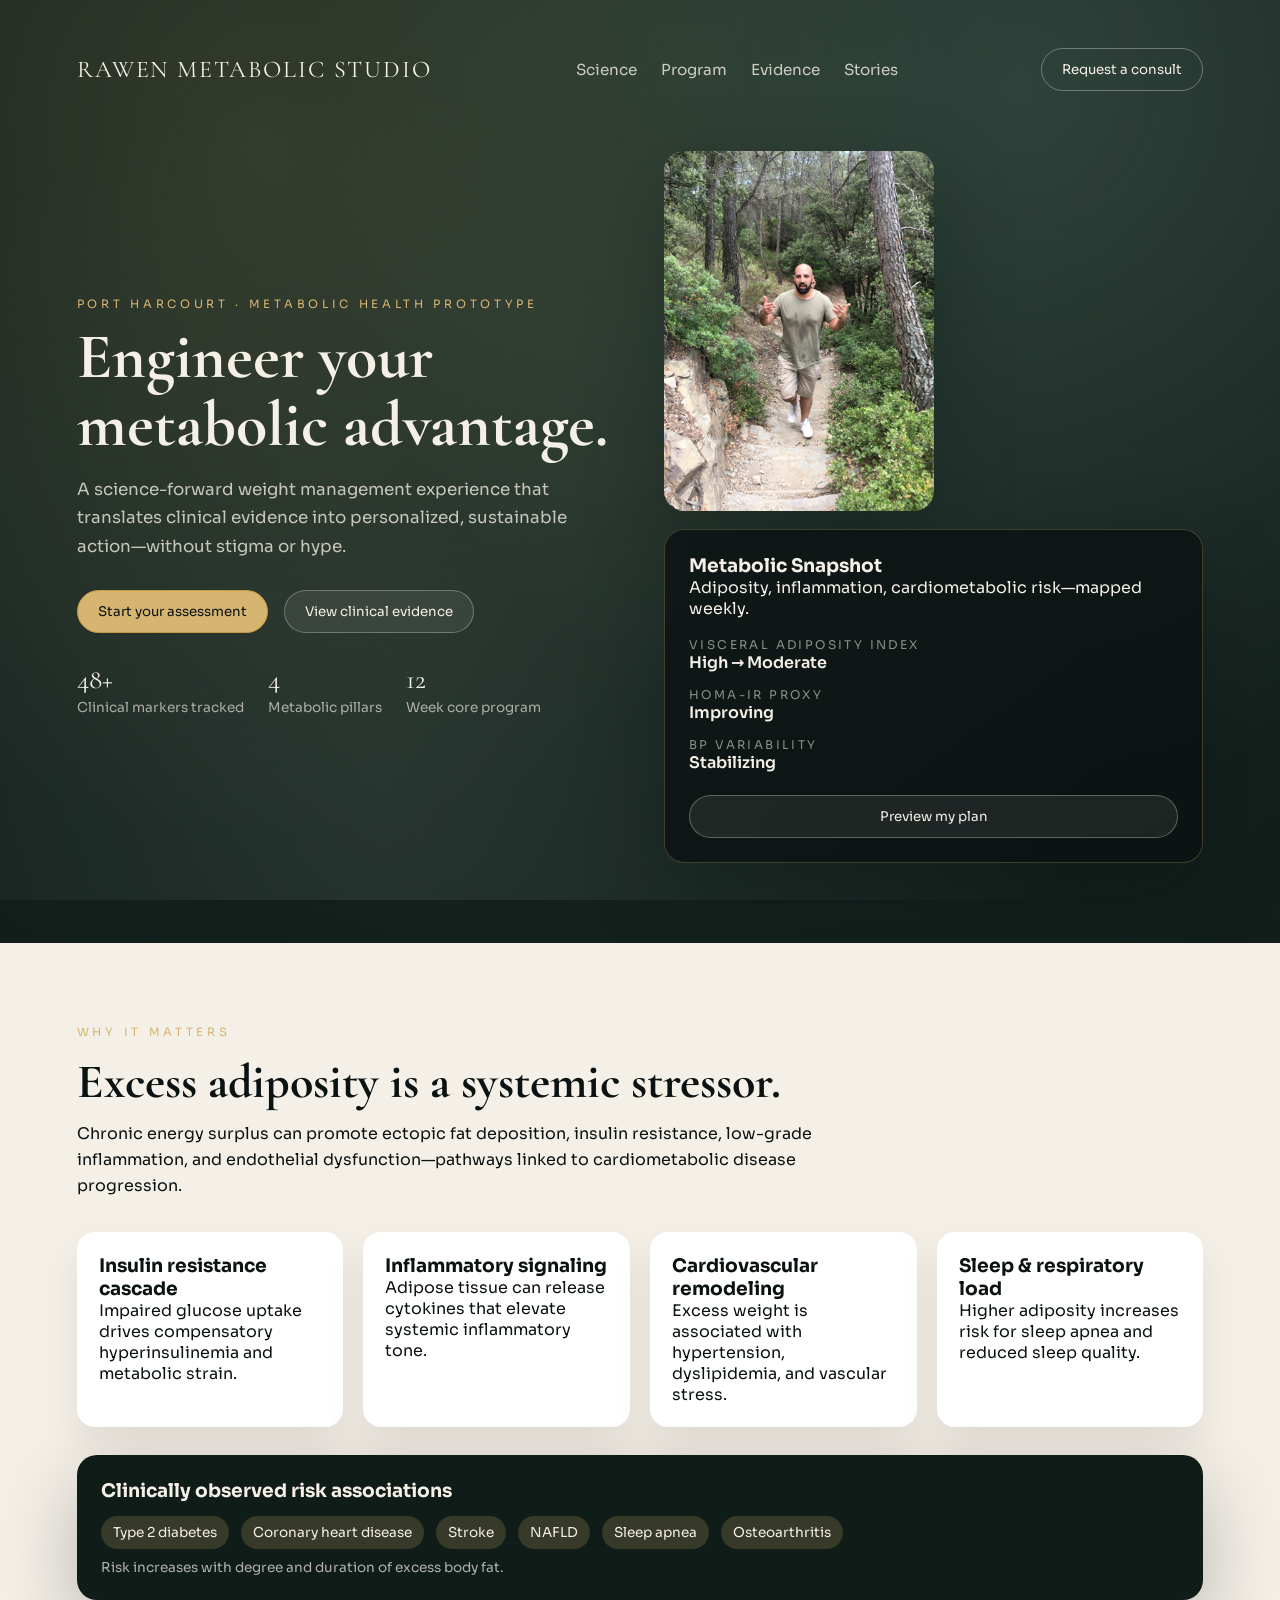
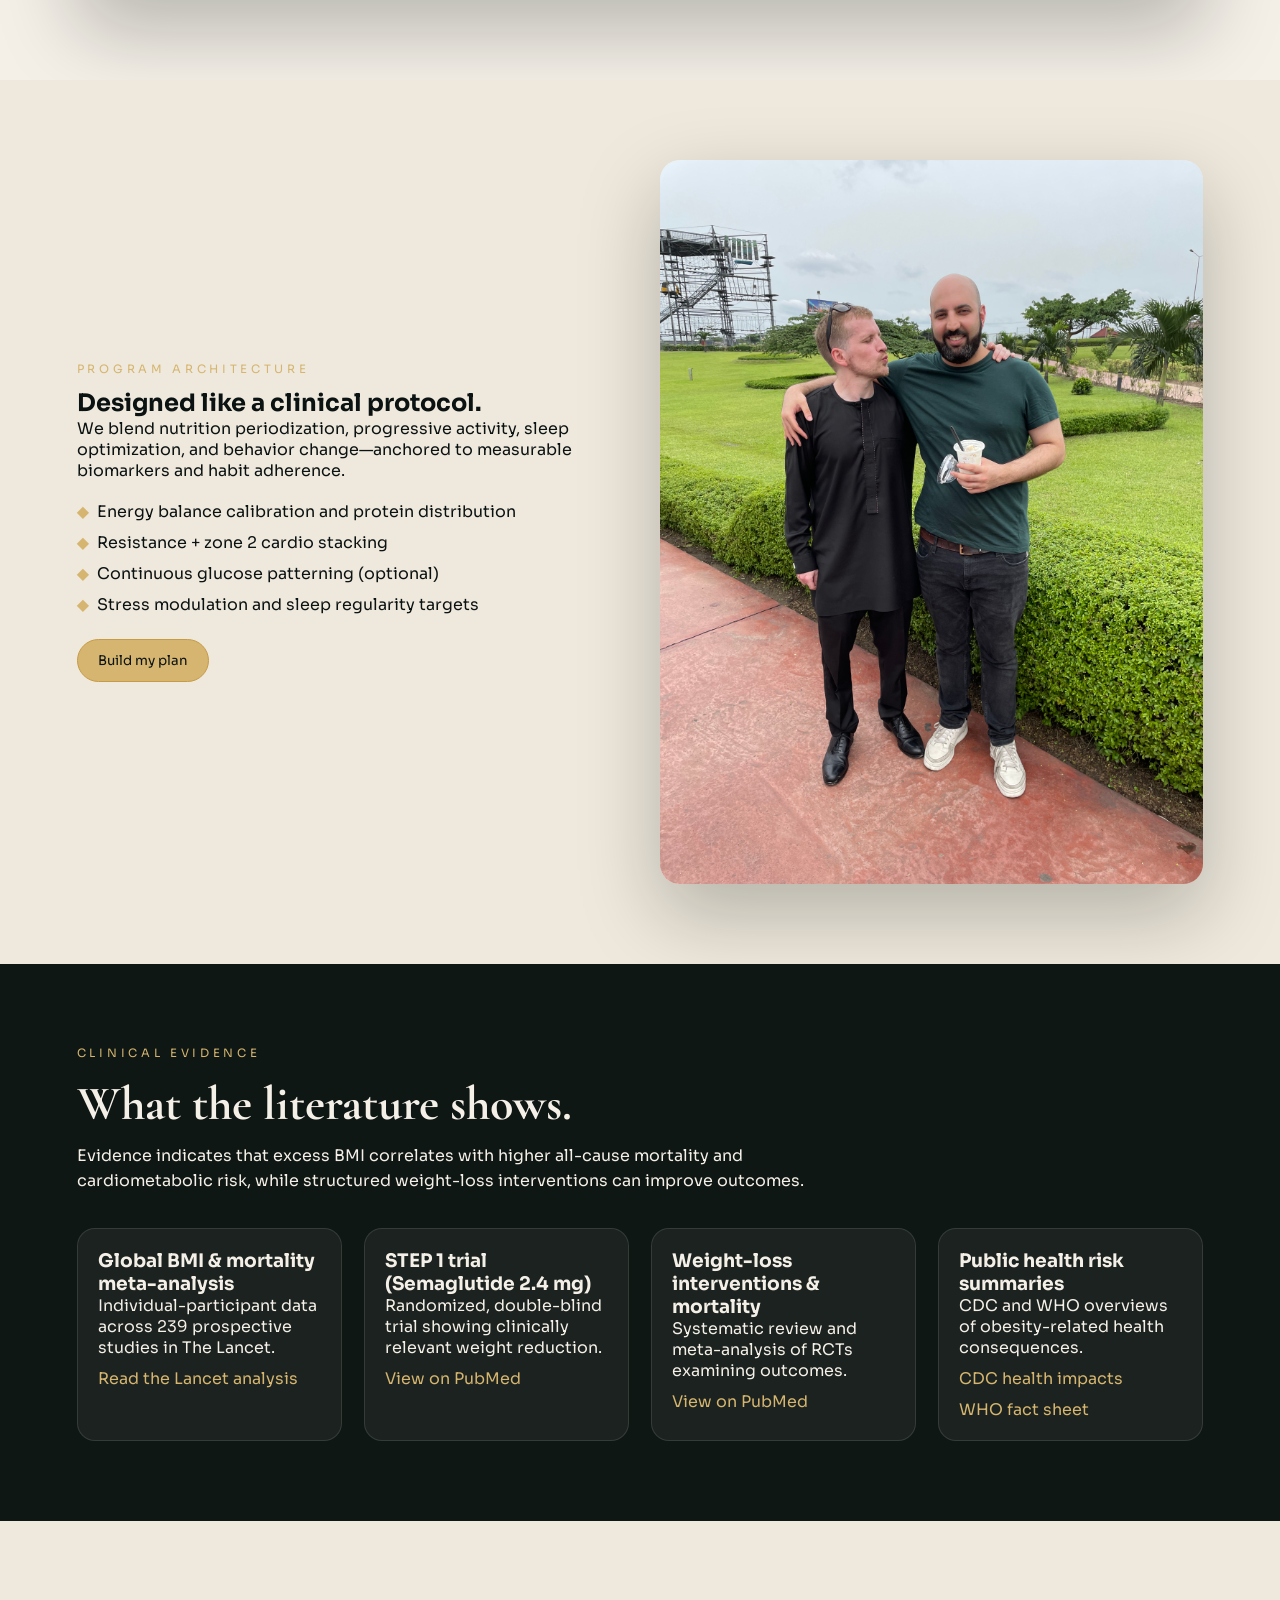
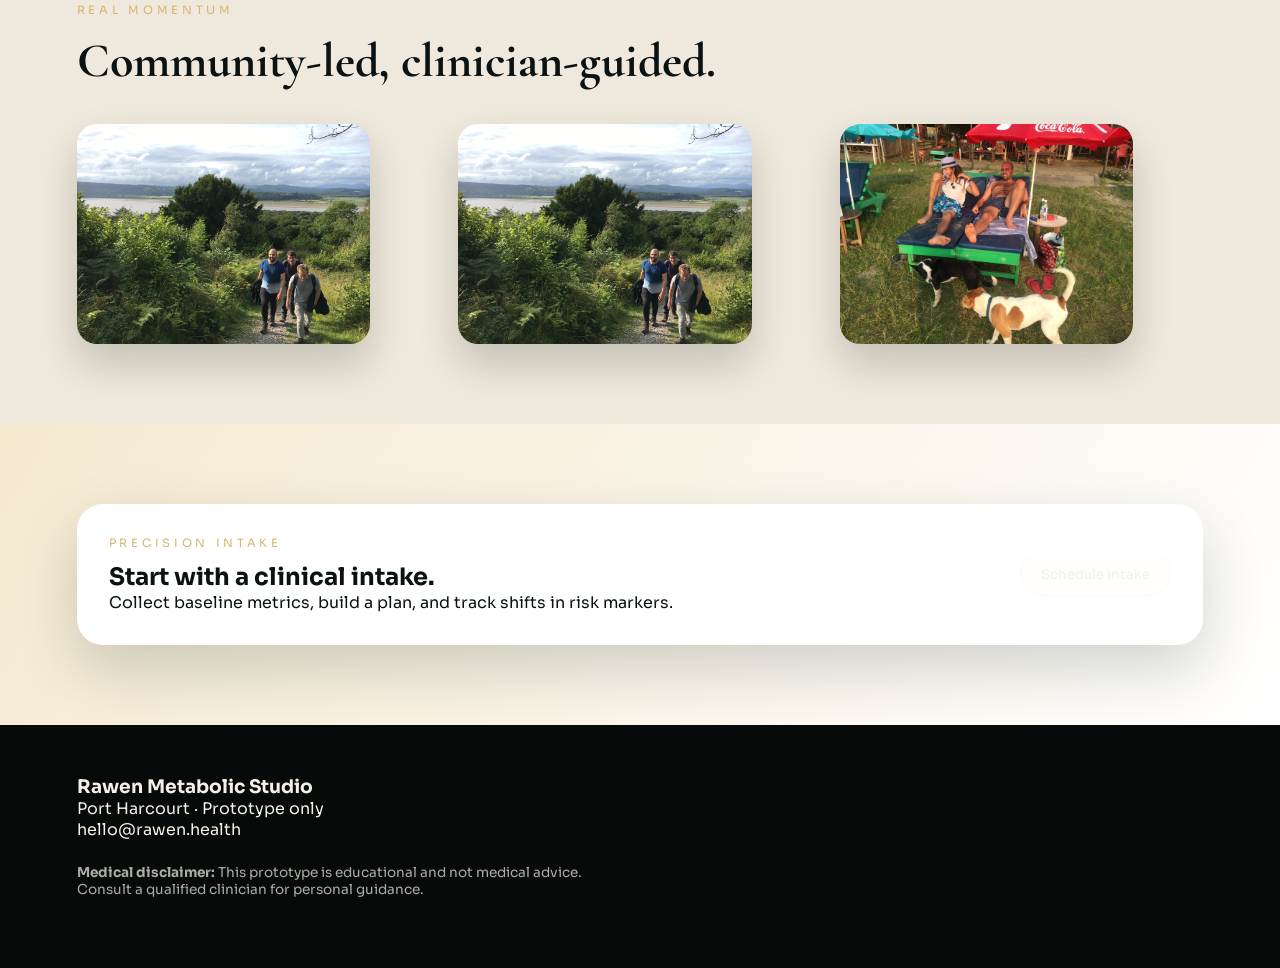
==== docs/index.html @ 41533560 "Move site to docs for GitHub Pages" ====
<!DOCTYPE html>
<html lang="en">
<head>
  <meta charset="UTF-8" />
  <meta name="viewport" content="width=device-width, initial-scale=1.0" />
  <title>Rawen Metabolic Studio</title>
  <link rel="preconnect" href="https://fonts.googleapis.com" />
  <link rel="preconnect" href="https://fonts.gstatic.com" crossorigin />
  <link href="https://fonts.googleapis.com/css2?family=Cormorant+Garamond:wght@400;500;600;700&family=Sora:wght@300;400;500;600;700&display=swap" rel="stylesheet" />
  <link rel="stylesheet" href="styles.css" />
</head>
<body>
  <div class="aura"></div>

  <header class="hero">
    <nav class="nav">
      <div class="logo">Rawen Metabolic Studio</div>
      <div class="nav-links">
        <a href="#science">Science</a>
        <a href="#program">Program</a>
        <a href="#evidence">Evidence</a>
        <a href="#stories">Stories</a>
      </div>
      <button class="btn ghost">Request a consult</button>
    </nav>

    <div class="hero-grid">
      <div class="hero-copy">
        <p class="eyebrow">Port Harcourt · Metabolic Health Prototype</p>
        <h1>Engineer your metabolic advantage.</h1>
        <p class="lead">
          A science-forward weight management experience that translates clinical evidence
          into personalized, sustainable action—without stigma or hype.
        </p>
        <div class="hero-actions">
          <button class="btn primary">Start your assessment</button>
          <button class="btn light">View clinical evidence</button>
        </div>
        <div class="metrics">
          <div>
            <span class="metric">48+</span>
            <span class="label">Clinical markers tracked</span>
          </div>
          <div>
            <span class="metric">4</span>
            <span class="label">Metabolic pillars</span>
          </div>
          <div>
            <span class="metric">12</span>
            <span class="label">Week core program</span>
          </div>
        </div>
      </div>

      <div class="hero-media">
        <img src="assets/hero-hike.jpg" alt="Trail walk" />
        <div class="hero-card">
          <h3>Metabolic Snapshot</h3>
          <p>Adiposity, inflammation, cardiometabolic risk—mapped weekly.</p>
          <div class="snapshot">
            <div>
              <span>Visceral adiposity index</span>
              <strong>High → Moderate</strong>
            </div>
            <div>
              <span>HOMA-IR proxy</span>
              <strong>Improving</strong>
            </div>
            <div>
              <span>BP variability</span>
              <strong>Stabilizing</strong>
            </div>
          </div>
          <button class="btn light full">Preview my plan</button>
        </div>
      </div>
    </div>
  </header>

  <section id="science" class="section science">
    <div class="section-title">
      <p class="eyebrow">Why It Matters</p>
      <h2>Excess adiposity is a systemic stressor.</h2>
      <p>
        Chronic energy surplus can promote ectopic fat deposition, insulin resistance,
        low-grade inflammation, and endothelial dysfunction—pathways linked to cardiometabolic
        disease progression.
      </p>
    </div>
    <div class="science-grid">
      <article>
        <h3>Insulin resistance cascade</h3>
        <p>Impaired glucose uptake drives compensatory hyperinsulinemia and metabolic strain.</p>
      </article>
      <article>
        <h3>Inflammatory signaling</h3>
        <p>Adipose tissue can release cytokines that elevate systemic inflammatory tone.</p>
      </article>
      <article>
        <h3>Cardiovascular remodeling</h3>
        <p>Excess weight is associated with hypertension, dyslipidemia, and vascular stress.</p>
      </article>
      <article>
        <h3>Sleep & respiratory load</h3>
        <p>Higher adiposity increases risk for sleep apnea and reduced sleep quality.</p>
      </article>
    </div>
    <div class="risk-panel">
      <h3>Clinically observed risk associations</h3>
      <div class="risk-list">
        <span>Type 2 diabetes</span>
        <span>Coronary heart disease</span>
        <span>Stroke</span>
        <span>NAFLD</span>
        <span>Sleep apnea</span>
        <span>Osteoarthritis</span>
      </div>
      <p class="risk-note">Risk increases with degree and duration of excess body fat.</p>
    </div>
  </section>

  <section id="program" class="section program">
    <div class="program-grid">
      <div class="program-copy">
        <p class="eyebrow">Program Architecture</p>
        <h2>Designed like a clinical protocol.</h2>
        <p>
          We blend nutrition periodization, progressive activity, sleep optimization,
          and behavior change—anchored to measurable biomarkers and habit adherence.
        </p>
        <ul class="feature-list">
          <li>Energy balance calibration and protein distribution</li>
          <li>Resistance + zone 2 cardio stacking</li>
          <li>Continuous glucose patterning (optional)</li>
          <li>Stress modulation and sleep regularity targets</li>
        </ul>
        <button class="btn primary">Build my plan</button>
      </div>
      <div class="program-media">
        <img src="assets/outdoor-duo.jpg" alt="Outdoor portrait" />
      </div>
    </div>
  </section>

  <section id="evidence" class="section evidence">
    <div class="section-title">
      <p class="eyebrow">Clinical Evidence</p>
      <h2>What the literature shows.</h2>
      <p>
        Evidence indicates that excess BMI correlates with higher all-cause mortality and
        cardiometabolic risk, while structured weight-loss interventions can improve outcomes.
      </p>
    </div>
    <div class="evidence-grid">
      <article>
        <h3>Global BMI & mortality meta-analysis</h3>
        <p>Individual-participant data across 239 prospective studies in The Lancet.</p>
        <a href="https://www.ukbiobank.ac.uk/publications/body-mass-index-and-all-cause-mortality-individual-participant-data-meta-analysis-of-239-prospective-studies-in-four-continents/" target="_blank" rel="noreferrer">Read the Lancet analysis</a>
      </article>
      <article>
        <h3>STEP 1 trial (Semaglutide 2.4 mg)</h3>
        <p>Randomized, double-blind trial showing clinically relevant weight reduction.</p>
        <a href="https://pubmed.ncbi.nlm.nih.gov/33567185/" target="_blank" rel="noreferrer">View on PubMed</a>
      </article>
      <article>
        <h3>Weight-loss interventions & mortality</h3>
        <p>Systematic review and meta-analysis of RCTs examining outcomes.</p>
        <a href="https://pubmed.ncbi.nlm.nih.gov/29138133/" target="_blank" rel="noreferrer">View on PubMed</a>
      </article>
      <article>
        <h3>Public health risk summaries</h3>
        <p>CDC and WHO overviews of obesity-related health consequences.</p>
        <a href="https://www.cdc.gov/healthy-weight-growth/food-activity/overweight-obesity-impacts-health.html" target="_blank" rel="noreferrer">CDC health impacts</a>
        <a href="https://www.who.int/news-room/fact-sheets/detail/obesity-and-overweight" target="_blank" rel="noreferrer">WHO fact sheet</a>
      </article>
    </div>
  </section>

  <section id="stories" class="section stories">
    <div class="section-title">
      <p class="eyebrow">Real Momentum</p>
      <h2>Community-led, clinician-guided.</h2>
    </div>
    <div class="gallery">
      <img src="assets/trail-group.jpg" alt="Trail group" />
      <img src="assets/community-room.jpg" alt="Community gathering" />
      <img src="assets/beach-relax.jpg" alt="Beach break" />
    </div>
  </section>

  <section class="section cta">
    <div class="cta-card">
      <div>
        <p class="eyebrow">Precision Intake</p>
        <h2>Start with a clinical intake.</h2>
        <p>Collect baseline metrics, build a plan, and track shifts in risk markers.</p>
      </div>
      <button class="btn light">Schedule intake</button>
    </div>
  </section>

  <footer class="footer">
    <div>
      <h3>Rawen Metabolic Studio</h3>
      <p>Port Harcourt · Prototype only</p>
      <p>hello@rawen.health</p>
    </div>
    <div class="footer-note">
      <p><strong>Medical disclaimer:</strong> This prototype is educational and not medical advice. Consult a qualified clinician for personal guidance.</p>
    </div>
  </footer>

  <script src="app.js"></script>
</body>
</html>
---- docs/styles.css ----
:root {
  --ink: #0b1212;
  --deep: #0a1a16;
  --mint: #cfe9dd;
  --sage: #8fb6a6;
  --sand: #f4efe7;
  --sun: #d5b56f;
  --glass: rgba(255, 255, 255, 0.08);
  --shadow: 0 30px 80px rgba(5, 15, 12, 0.25);
}

* {
  box-sizing: border-box;
  margin: 0;
  padding: 0;
}

body {
  font-family: "Sora", system-ui, sans-serif;
  color: var(--sand);
  background: radial-gradient(circle at top, #1a2b24 0%, #0b1212 50%, #070b0a 100%);
  min-height: 100vh;
}

img {
  max-width: 100%;
  display: block;
  border-radius: 20px;
  image-orientation: from-image;
}

.aura {
  position: fixed;
  inset: 0;
  background: radial-gradient(circle at 20% 15%, rgba(213, 181, 111, 0.15), transparent 55%),
    radial-gradient(circle at 80% 10%, rgba(143, 182, 166, 0.2), transparent 55%),
    radial-gradient(circle at 30% 90%, rgba(207, 233, 221, 0.1), transparent 60%);
  pointer-events: none;
  z-index: 0;
}

.hero,
.section,
.footer {
  position: relative;
  z-index: 1;
}

.hero {
  padding: 48px 6vw 80px;
}

.nav {
  display: flex;
  justify-content: space-between;
  align-items: center;
  margin-bottom: 60px;
}

.logo {
  font-family: "Cormorant Garamond", serif;
  font-size: 1.5rem;
  letter-spacing: 0.08em;
  text-transform: uppercase;
}

.nav-links {
  display: flex;
  gap: 24px;
}

.nav a {
  color: var(--sand);
  text-decoration: none;
  font-size: 0.95rem;
  opacity: 0.8;
}

.hero-grid {
  display: grid;
  grid-template-columns: repeat(auto-fit, minmax(280px, 1fr));
  gap: 48px;
  align-items: center;
}

.hero-copy h1 {
  font-family: "Cormorant Garamond", serif;
  font-size: clamp(2.8rem, 5vw, 4.6rem);
  line-height: 1.05;
  margin-bottom: 18px;
}

.eyebrow {
  text-transform: uppercase;
  letter-spacing: 0.32em;
  font-size: 0.72rem;
  color: var(--sun);
  margin-bottom: 12px;
}

.lead {
  font-size: 1.05rem;
  line-height: 1.7;
  color: rgba(244, 239, 231, 0.78);
  margin-bottom: 28px;
}

.hero-actions {
  display: flex;
  gap: 16px;
  flex-wrap: wrap;
  margin-bottom: 30px;
}

.metrics {
  display: flex;
  gap: 24px;
  flex-wrap: wrap;
}

.metric {
  font-family: "Cormorant Garamond", serif;
  font-size: 1.7rem;
  display: block;
}

.label {
  font-size: 0.85rem;
  opacity: 0.65;
}

.hero-media {
  position: relative;
  display: grid;
  gap: 18px;
}

.hero-media img {
  height: 360px;
  object-fit: cover;
  box-shadow: var(--shadow);
  animation: floatUp 16s ease-in-out infinite;
}

.hero-card {
  background: rgba(11, 18, 18, 0.8);
  border: 1px solid rgba(213, 181, 111, 0.25);
  border-radius: 20px;
  padding: 24px;
  backdrop-filter: blur(12px);
  box-shadow: var(--shadow);
}

.snapshot {
  display: grid;
  gap: 14px;
  margin: 18px 0 22px;
}

.snapshot span {
  display: block;
  font-size: 0.75rem;
  text-transform: uppercase;
  letter-spacing: 0.2em;
  color: rgba(244, 239, 231, 0.55);
}

.snapshot strong {
  font-weight: 600;
}

.btn {
  padding: 12px 20px;
  border-radius: 999px;
  border: 1px solid transparent;
  font-family: inherit;
  cursor: pointer;
  transition: transform 0.2s ease, box-shadow 0.2s ease;
}

.btn.primary {
  background: var(--sun);
  color: var(--ink);
  border-color: #c79b45;
}

.btn.primary:hover {
  transform: translateY(-2px);
  box-shadow: 0 16px 40px rgba(213, 181, 111, 0.25);
}

.btn.light {
  background: rgba(244, 239, 231, 0.08);
  color: var(--sand);
  border-color: rgba(244, 239, 231, 0.3);
}

.btn.ghost {
  background: transparent;
  color: var(--sand);
  border-color: rgba(244, 239, 231, 0.35);
}

.btn.full {
  width: 100%;
}

.btn.clicked {
  transform: scale(0.98);
}

.section {
  padding: 80px 6vw;
  background: var(--sand);
  color: var(--ink);
}

.section:nth-of-type(even) {
  background: #efe8dc;
}

.section-title {
  margin-bottom: 34px;
  max-width: 780px;
}

.section-title h2 {
  font-family: "Cormorant Garamond", serif;
  font-size: clamp(2rem, 4vw, 3rem);
  margin-bottom: 10px;
}

.section-title p {
  line-height: 1.6;
}

.science-grid {
  display: grid;
  grid-template-columns: repeat(auto-fit, minmax(220px, 1fr));
  gap: 20px;
}

.science-grid article {
  background: #ffffff;
  padding: 22px;
  border-radius: 18px;
  box-shadow: 0 18px 40px rgba(5, 15, 12, 0.08);
}

.risk-panel {
  margin-top: 28px;
  padding: 24px;
  border-radius: 20px;
  background: #0f1c17;
  color: var(--sand);
  box-shadow: var(--shadow);
}

.risk-list {
  display: flex;
  gap: 12px;
  flex-wrap: wrap;
  margin: 14px 0 10px;
}

.risk-list span {
  background: rgba(213, 181, 111, 0.2);
  padding: 8px 12px;
  border-radius: 999px;
  font-size: 0.85rem;
}

.risk-note {
  font-size: 0.85rem;
  opacity: 0.7;
}

.program-grid {
  display: grid;
  grid-template-columns: repeat(auto-fit, minmax(260px, 1fr));
  gap: 40px;
  align-items: center;
}

.program-media img {
  min-height: 320px;
  object-fit: cover;
  box-shadow: var(--shadow);
}

.feature-list {
  list-style: none;
  display: grid;
  gap: 10px;
  margin: 20px 0 24px;
}

.feature-list li::before {
  content: "◆";
  margin-right: 8px;
  color: var(--sun);
}

.evidence {
  background: #0f1714;
  color: var(--sand);
}

.evidence-grid {
  display: grid;
  grid-template-columns: repeat(auto-fit, minmax(220px, 1fr));
  gap: 22px;
}

.evidence-grid article {
  background: rgba(255, 255, 255, 0.05);
  padding: 20px;
  border-radius: 18px;
  border: 1px solid rgba(244, 239, 231, 0.12);
}

.evidence-grid a {
  display: inline-block;
  margin-top: 10px;
  color: var(--sun);
  text-decoration: none;
}

.stories {
  background: #efe8dc;
}

.gallery {
  display: grid;
  grid-template-columns: repeat(auto-fit, minmax(240px, 1fr));
  gap: 18px;
}

.gallery img {
  height: 220px;
  object-fit: cover;
  box-shadow: 0 20px 40px rgba(5, 15, 12, 0.18);
}

.cta {
  background: linear-gradient(120deg, #f5e9d0 0%, #ffffff 100%);
}

.cta-card {
  display: flex;
  justify-content: space-between;
  align-items: center;
  gap: 20px;
  background: #ffffff;
  padding: 32px;
  border-radius: 26px;
  box-shadow: 0 24px 60px rgba(13, 27, 30, 0.18);
}

.footer {
  padding: 50px 6vw 70px;
  background: #060a09;
  color: var(--sand);
  display: grid;
  gap: 24px;
}

.footer-note {
  font-size: 0.85rem;
  opacity: 0.7;
  max-width: 520px;
}

@keyframes floatUp {
  0%, 100% { transform: translateY(0); }
  50% { transform: translateY(-12px); }
}

@media (max-width: 820px) {
  .nav-links {
    display: none;
  }

  .cta-card {
    flex-direction: column;
    align-items: flex-start;
  }
}
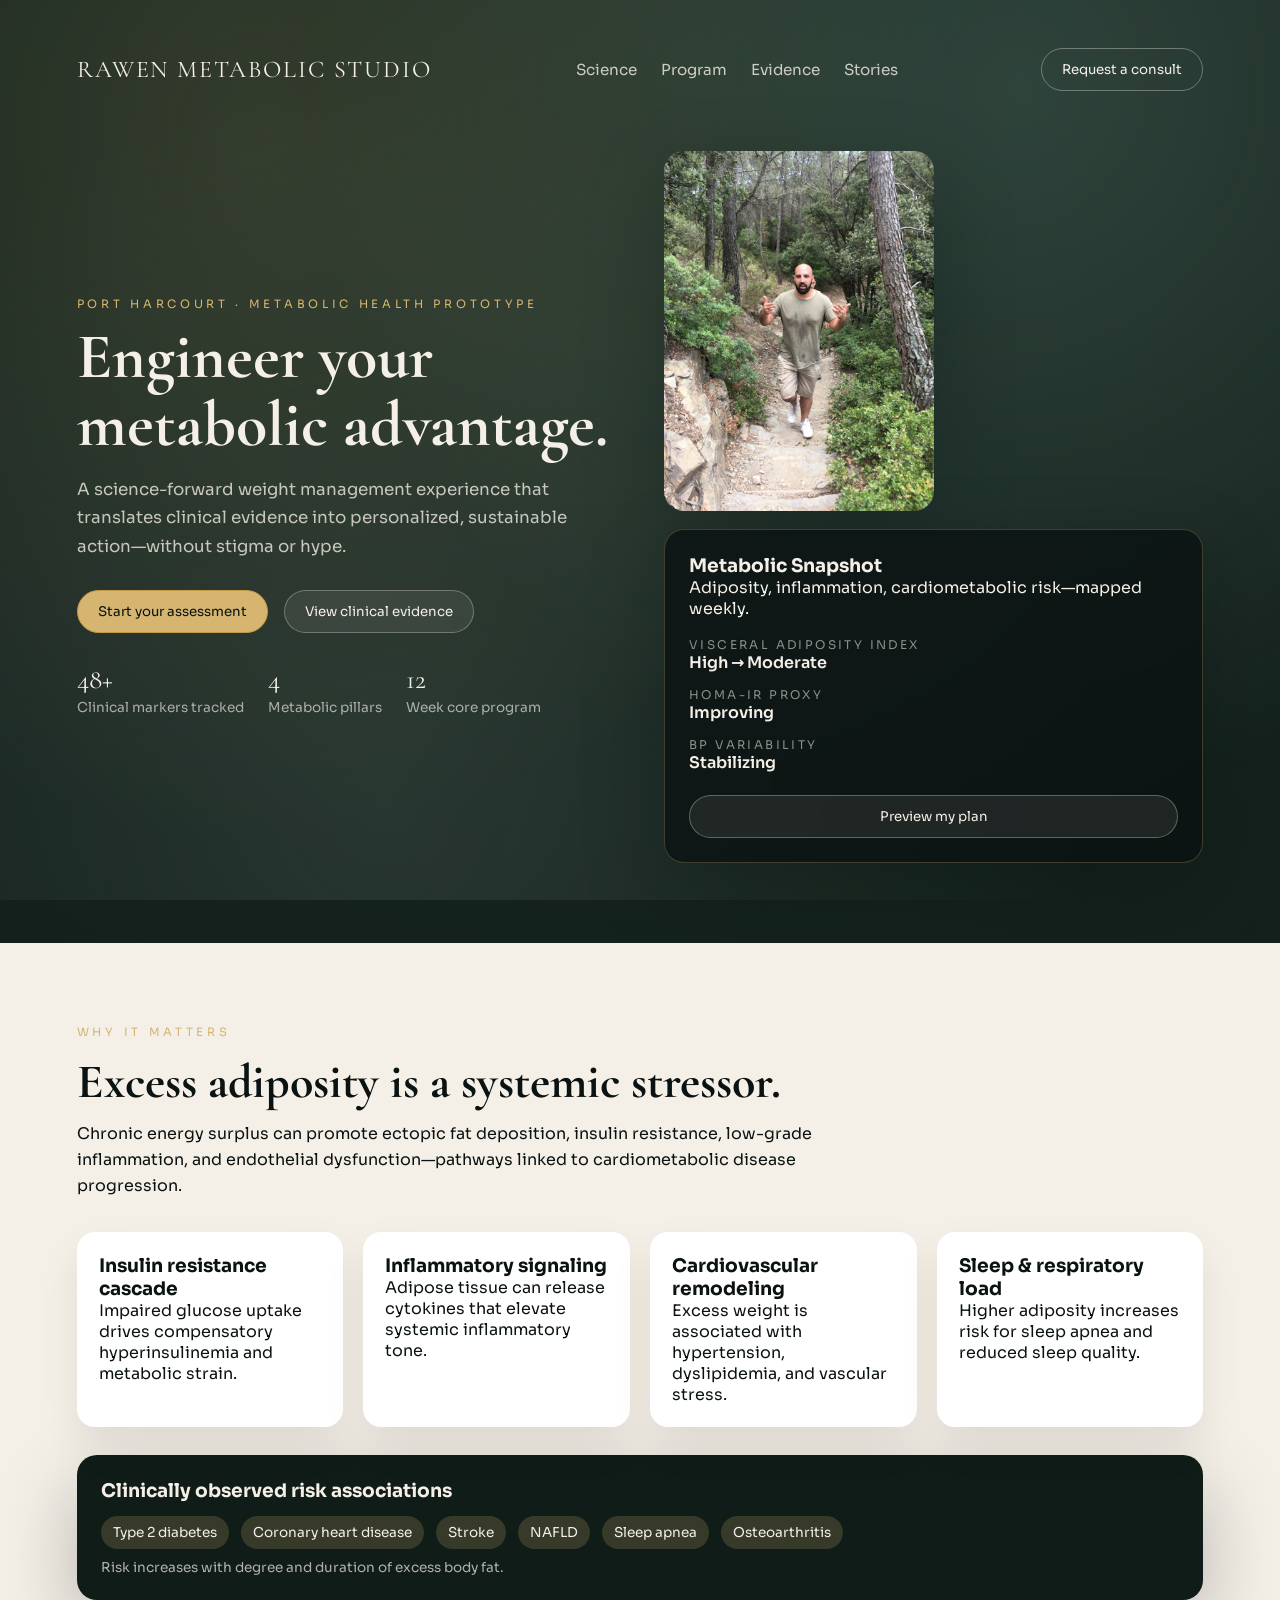
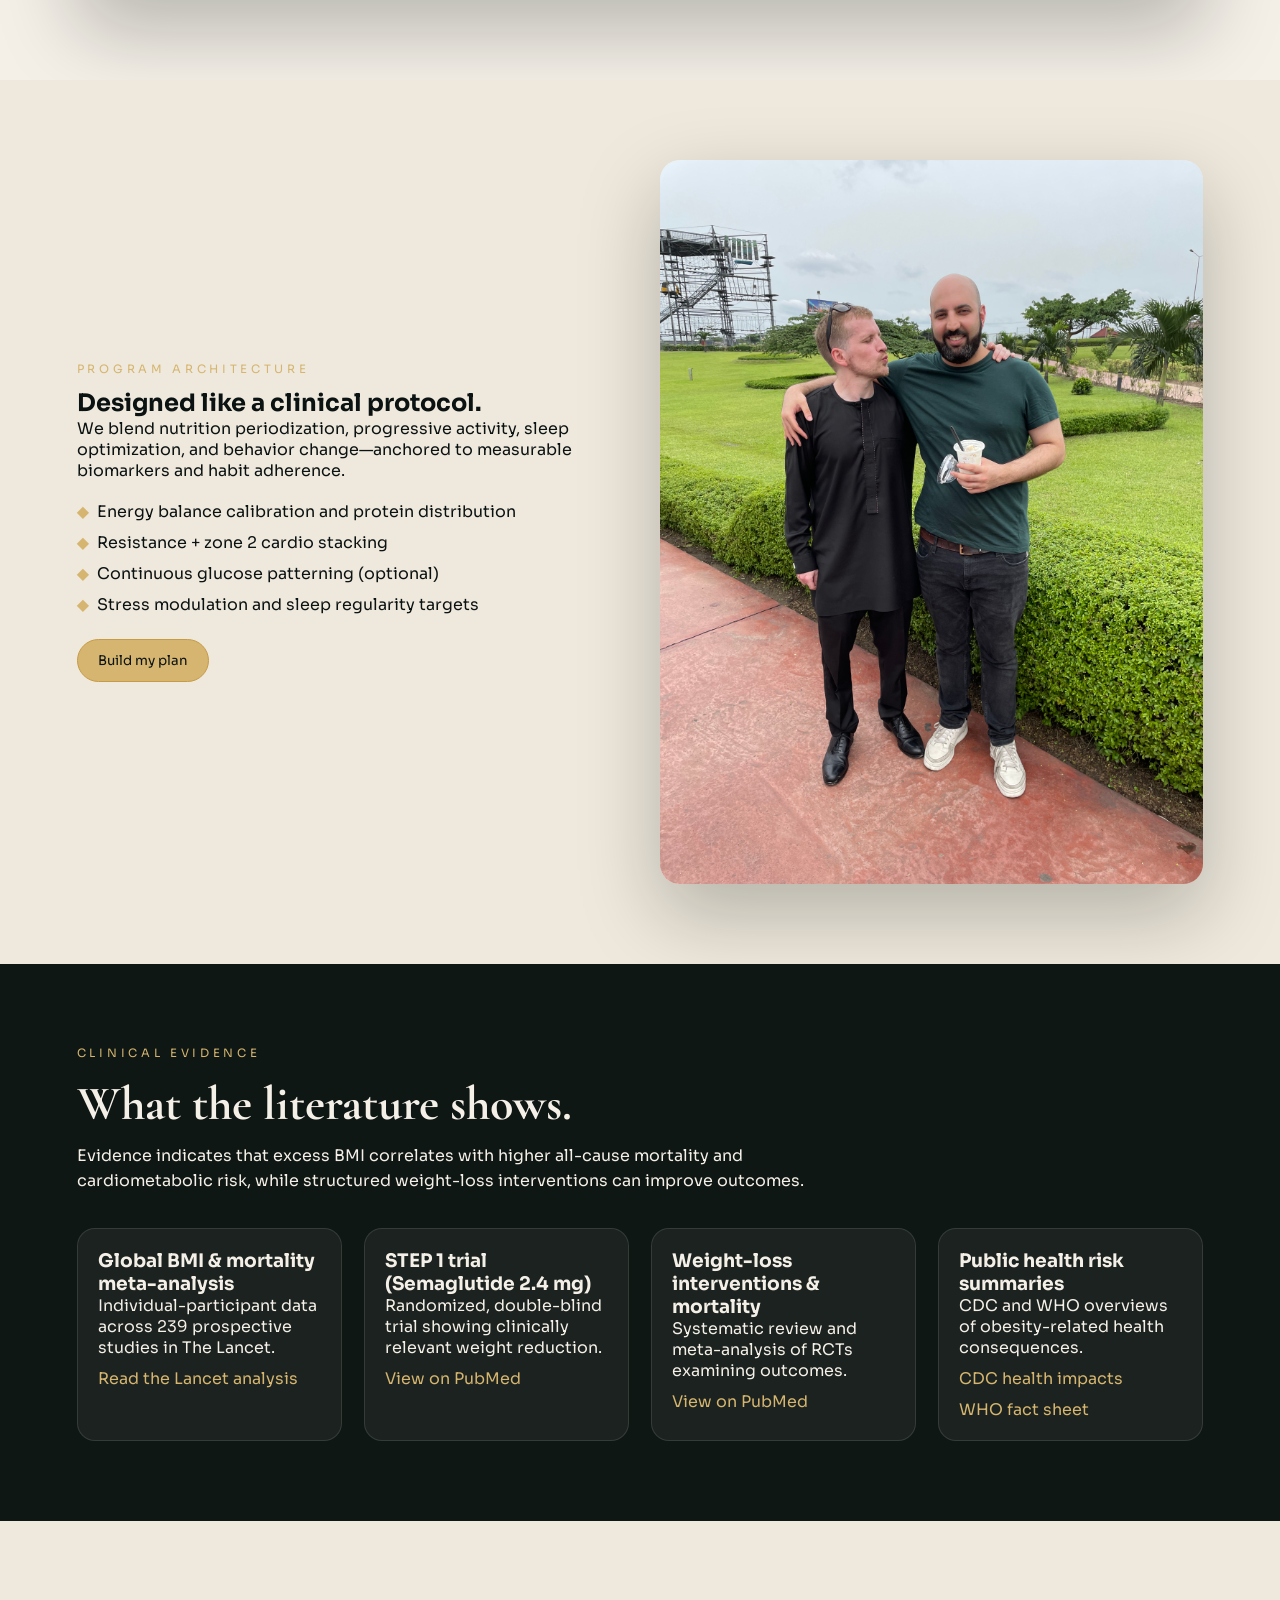
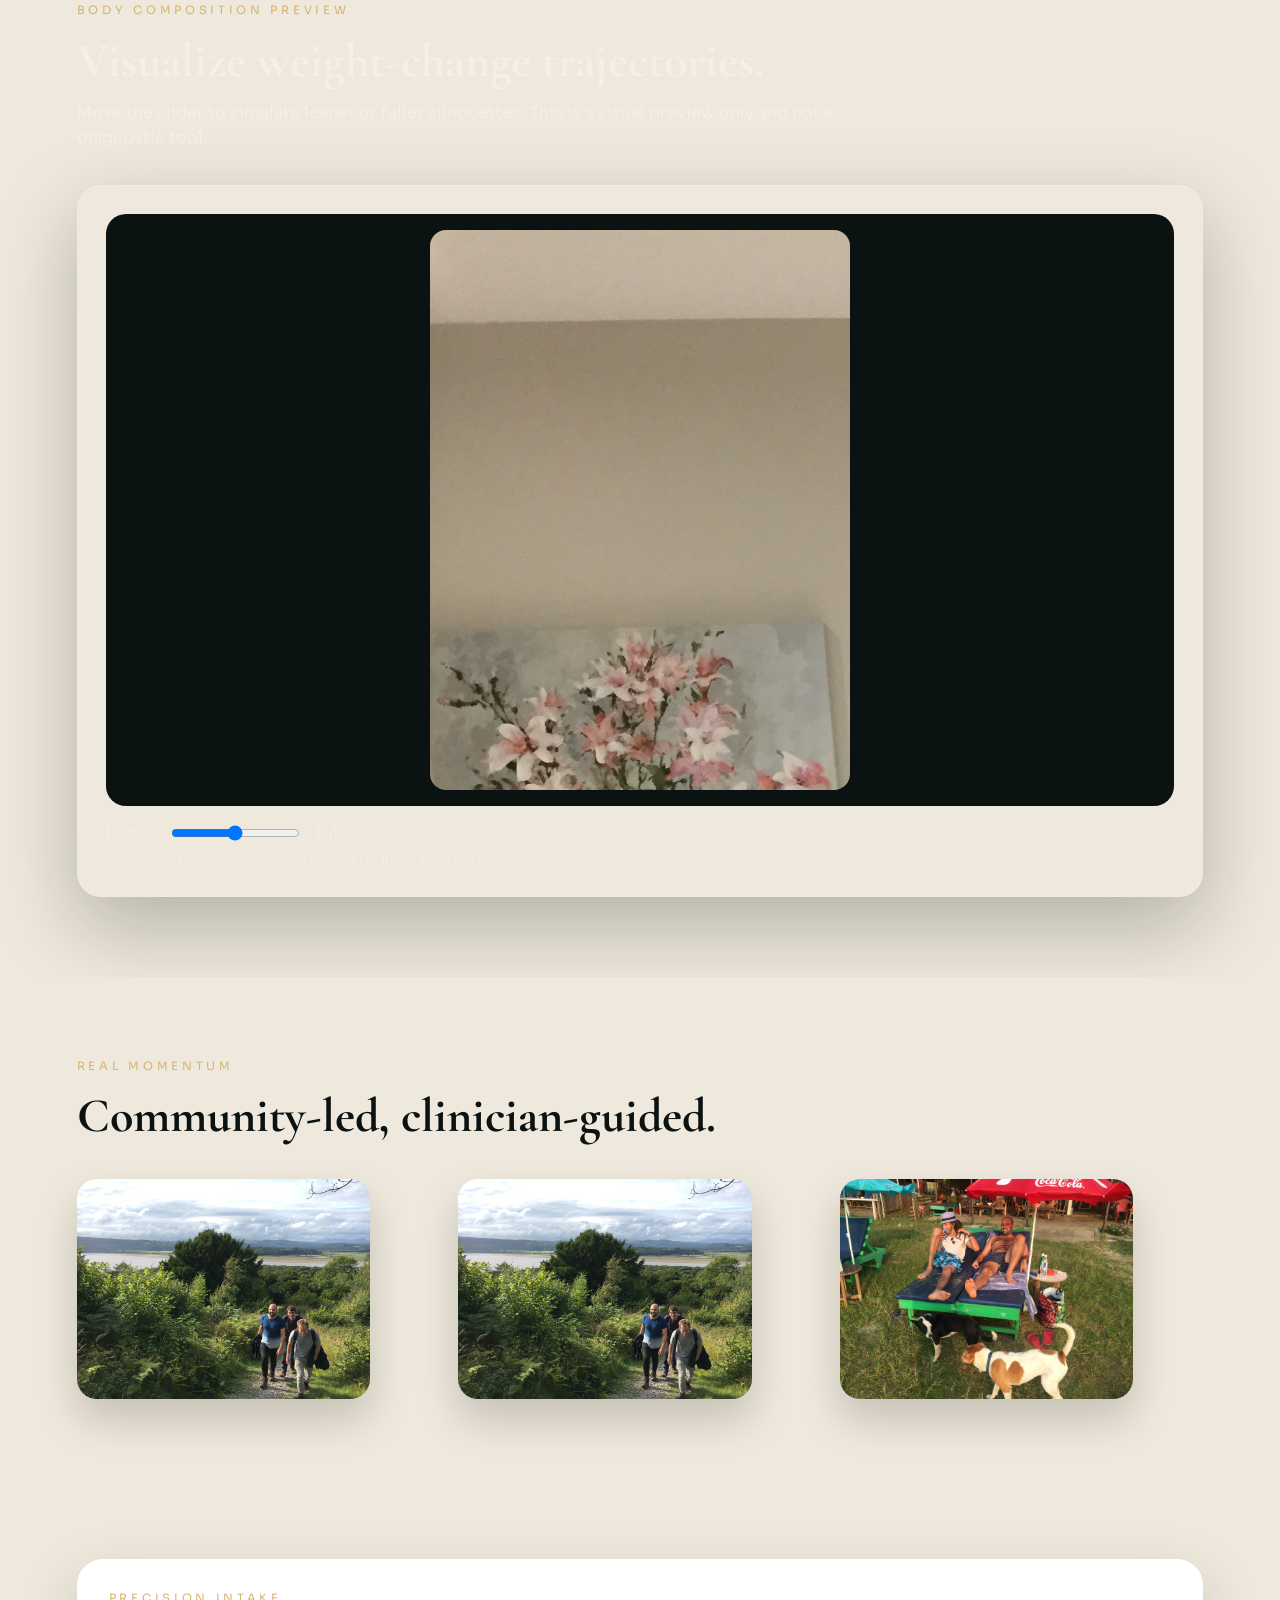
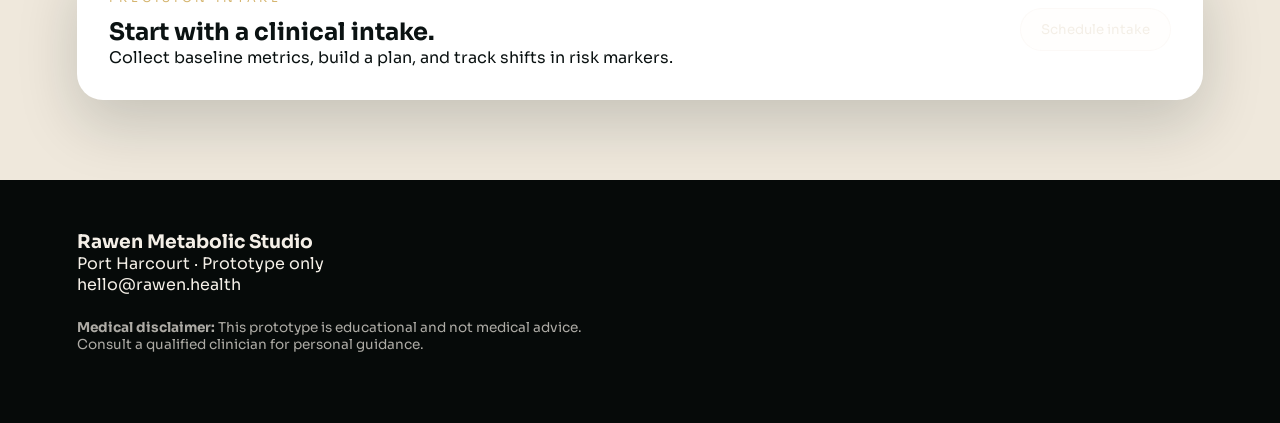
==== commit 2ed889be: "Add realistic weight preview slider" ====
--- a/docs/index.html
+++ b/docs/index.html
@@ -176,6 +176,28 @@
     </div>
   </section>
 
+  <section class="section slider-section">
+    <div class="section-title">
+      <p class="eyebrow">Body Composition Preview</p>
+      <h2>Visualize weight-change trajectories.</h2>
+      <p>
+        Move the slider to simulate leaner or fuller silhouettes. This is a
+        visual preview only and not a diagnostic tool.
+      </p>
+    </div>
+    <div class="slider-card">
+      <div class="slider-frame">
+        <canvas id="weightCanvas" width="720" height="960" aria-label="Weight change preview"></canvas>
+      </div>
+      <div class="slider-controls">
+        <span>Leaner</span>
+        <input id="weightSlider" type="range" min="-30" max="30" value="0" />
+        <span>Fuller</span>
+      </div>
+      <p class="slider-note">Interactive preview uses image scaling for illustration only.</p>
+    </div>
+  </section>
+
   <section id="stories" class="section stories">
     <div class="section-title">
       <p class="eyebrow">Real Momentum</p>
--- a/docs/styles.css
+++ b/docs/styles.css
@@ -342,6 +342,54 @@
   box-shadow: 0 20px 40px rgba(5, 15, 12, 0.18);
 }
 
+.slider-section {
+  background: #0f1714;
+  color: var(--sand);
+}
+
+.slider-card {
+  background: rgba(255, 255, 255, 0.05);
+  border-radius: 24px;
+  padding: 28px;
+  border: 1px solid rgba(244, 239, 231, 0.15);
+  box-shadow: var(--shadow);
+}
+
+.slider-frame {
+  background: #0b1212;
+  border-radius: 20px;
+  padding: 16px;
+  display: grid;
+  place-items: center;
+  margin-bottom: 18px;
+}
+
+.slider-frame canvas {
+  width: min(90vw, 420px);
+  height: auto;
+  border-radius: 16px;
+  background: #0b1212;
+}
+
+.slider-controls {
+  display: flex;
+  align-items: center;
+  gap: 16px;
+  color: rgba(244, 239, 231, 0.75);
+  font-size: 0.9rem;
+}
+
+.slider-controls input[type=\"range\"] {
+  flex: 1;
+  accent-color: var(--sun);
+}
+
+.slider-note {
+  margin-top: 10px;
+  font-size: 0.8rem;
+  opacity: 0.6;
+}
+
 .cta {
   background: linear-gradient(120deg, #f5e9d0 0%, #ffffff 100%);
 }
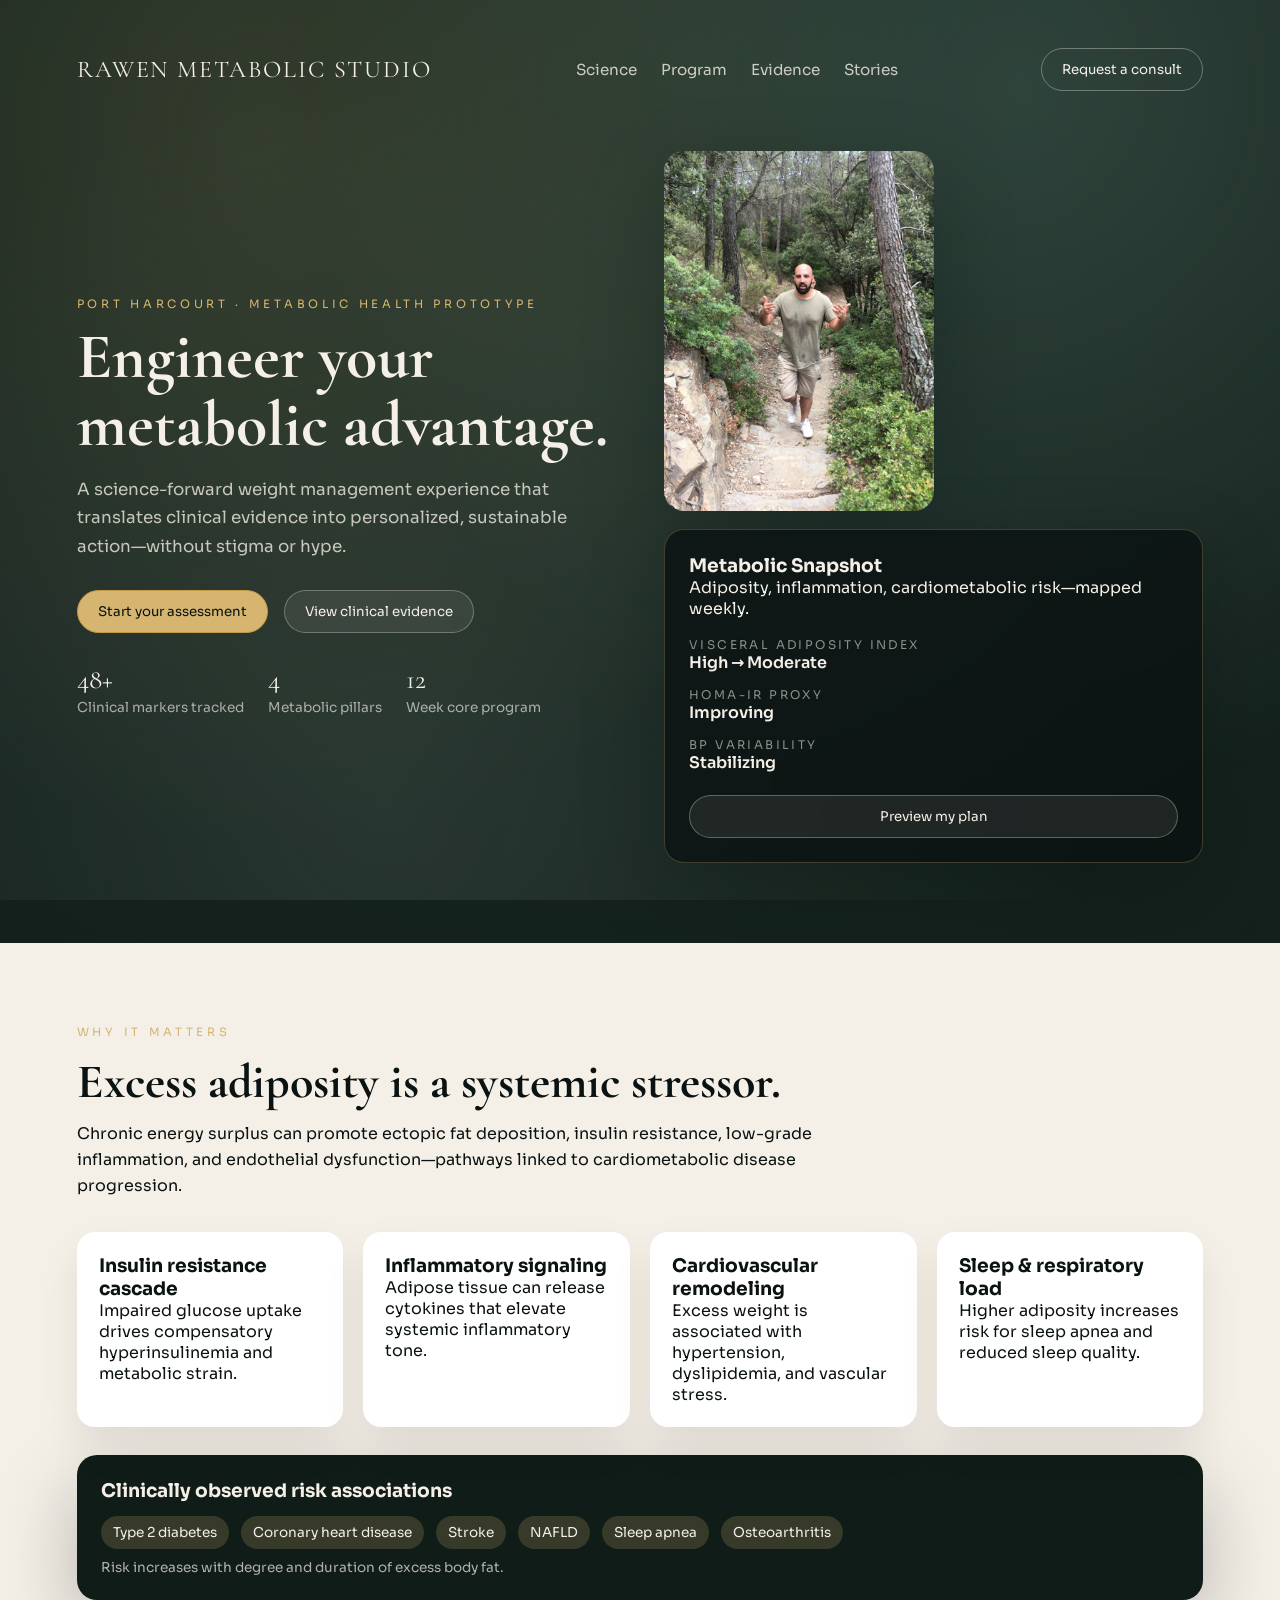
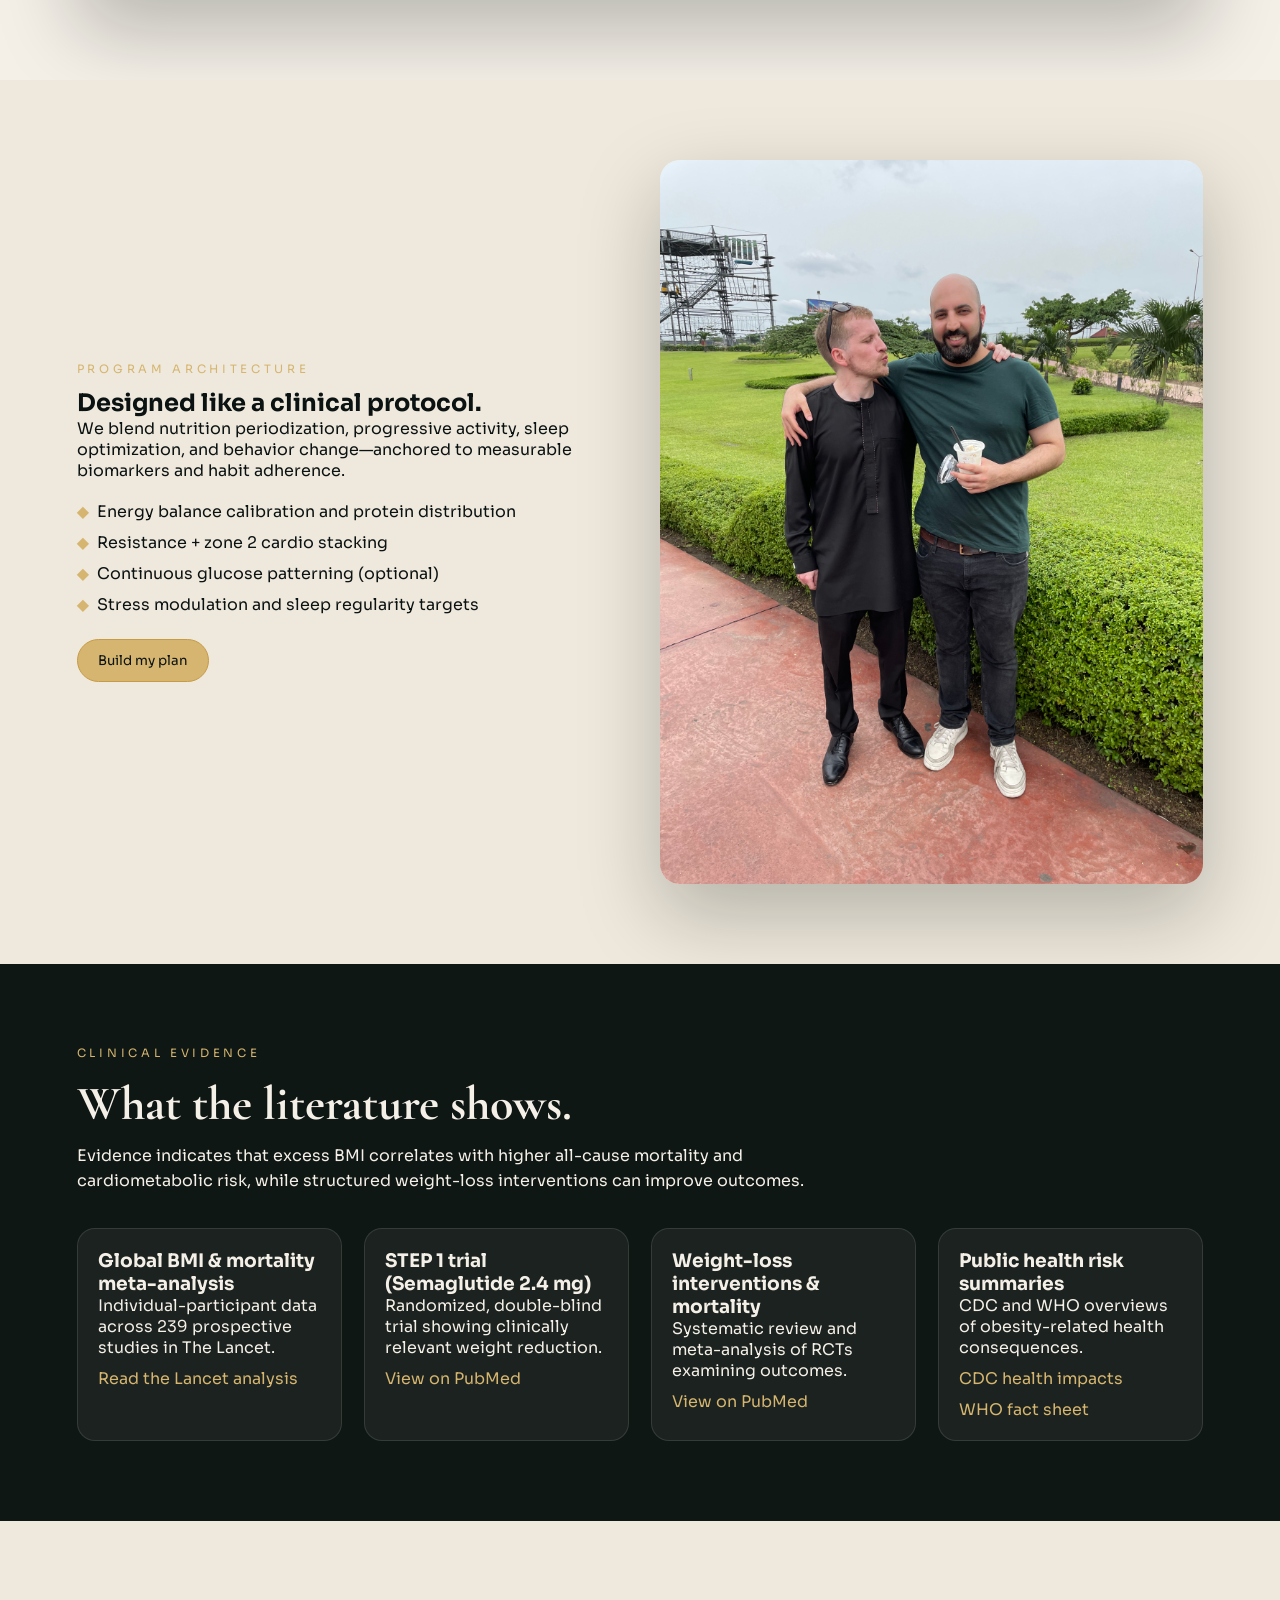
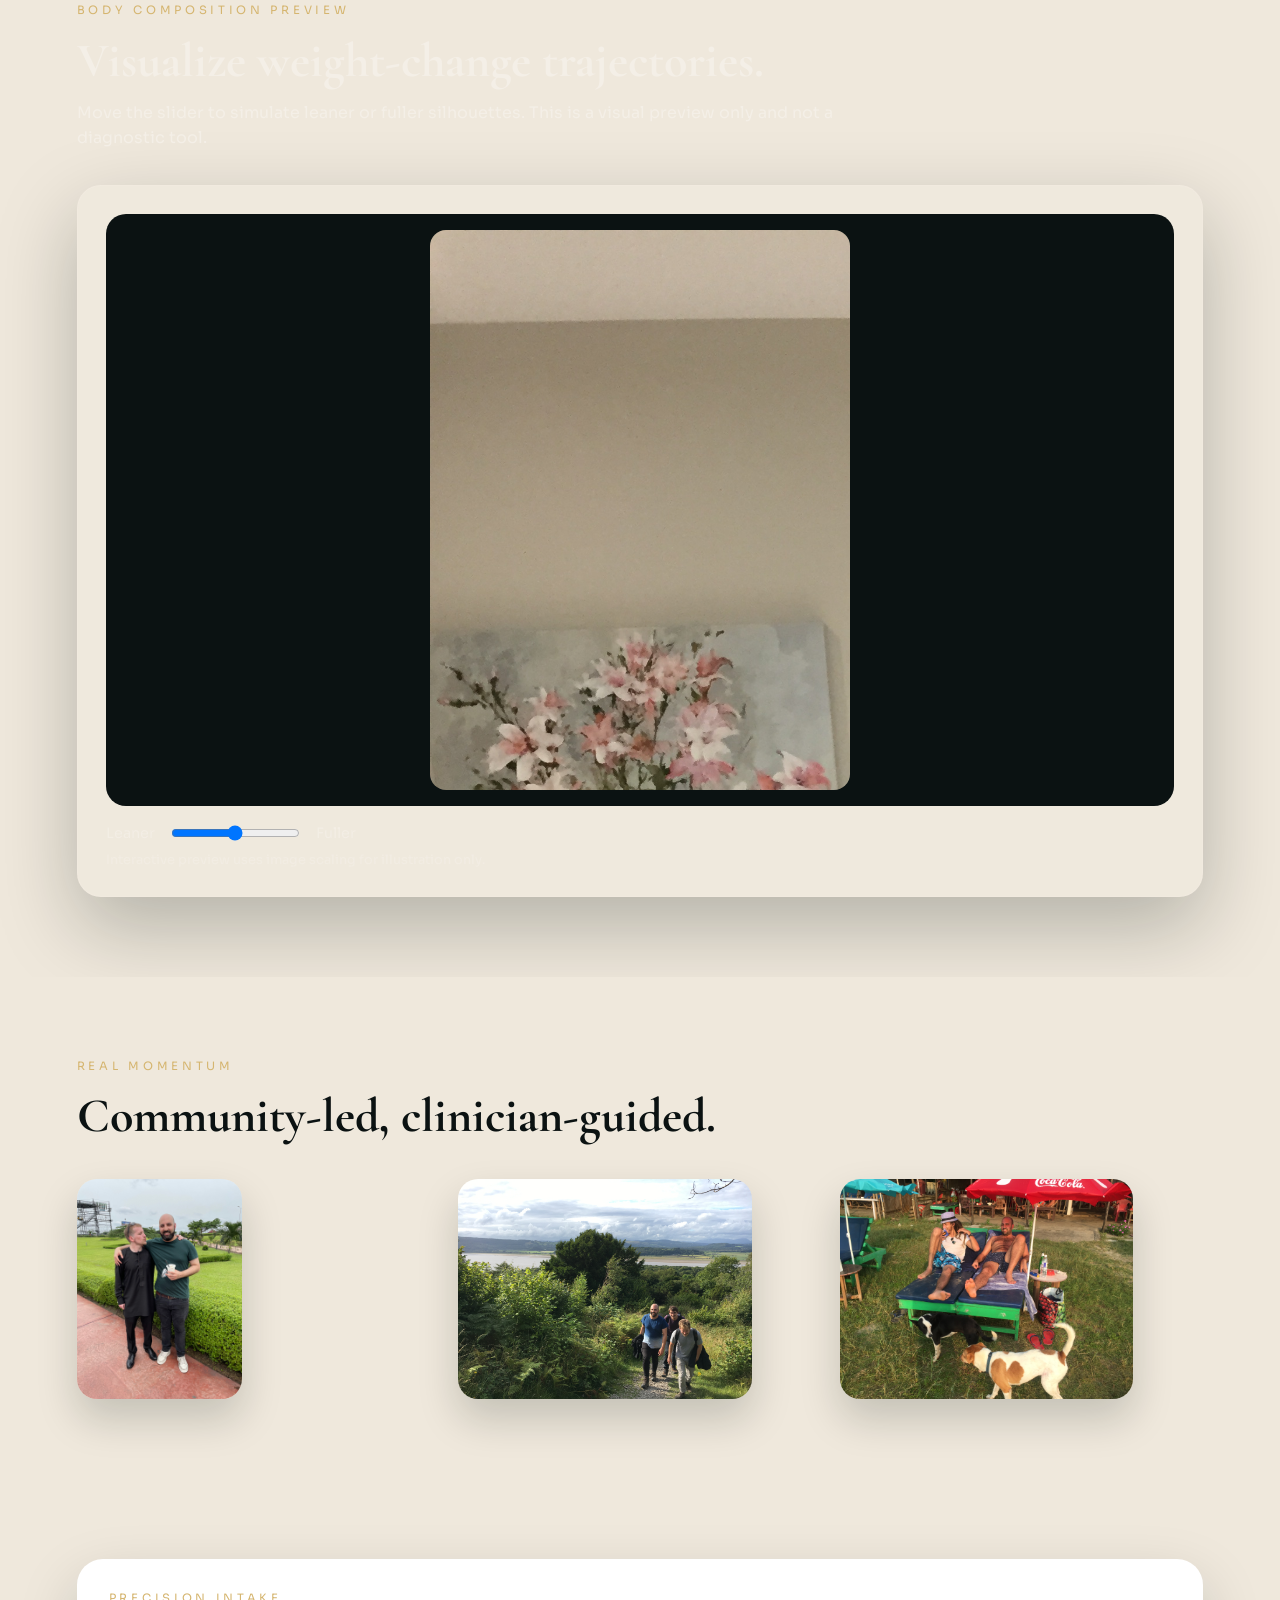
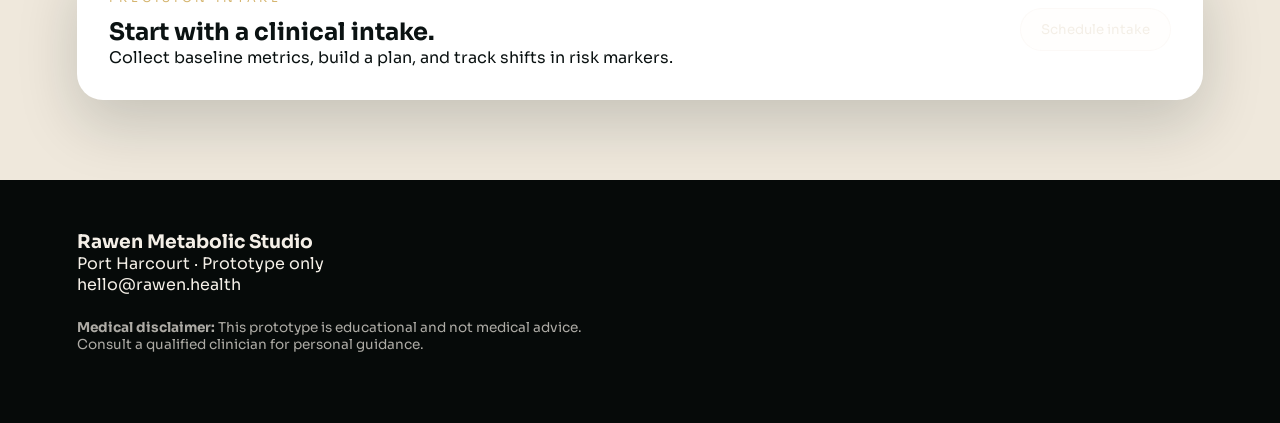
==== commit dfeb587b: "Make gallery images distinct" ====
--- a/docs/index.html
+++ b/docs/index.html
@@ -204,7 +204,7 @@
       <h2>Community-led, clinician-guided.</h2>
     </div>
     <div class="gallery">
-      <img src="assets/trail-group.jpg" alt="Trail group" />
+      <img src="assets/outdoor-duo.jpg" alt="Outdoor portrait" />
       <img src="assets/community-room.jpg" alt="Community gathering" />
       <img src="assets/beach-relax.jpg" alt="Beach break" />
     </div>
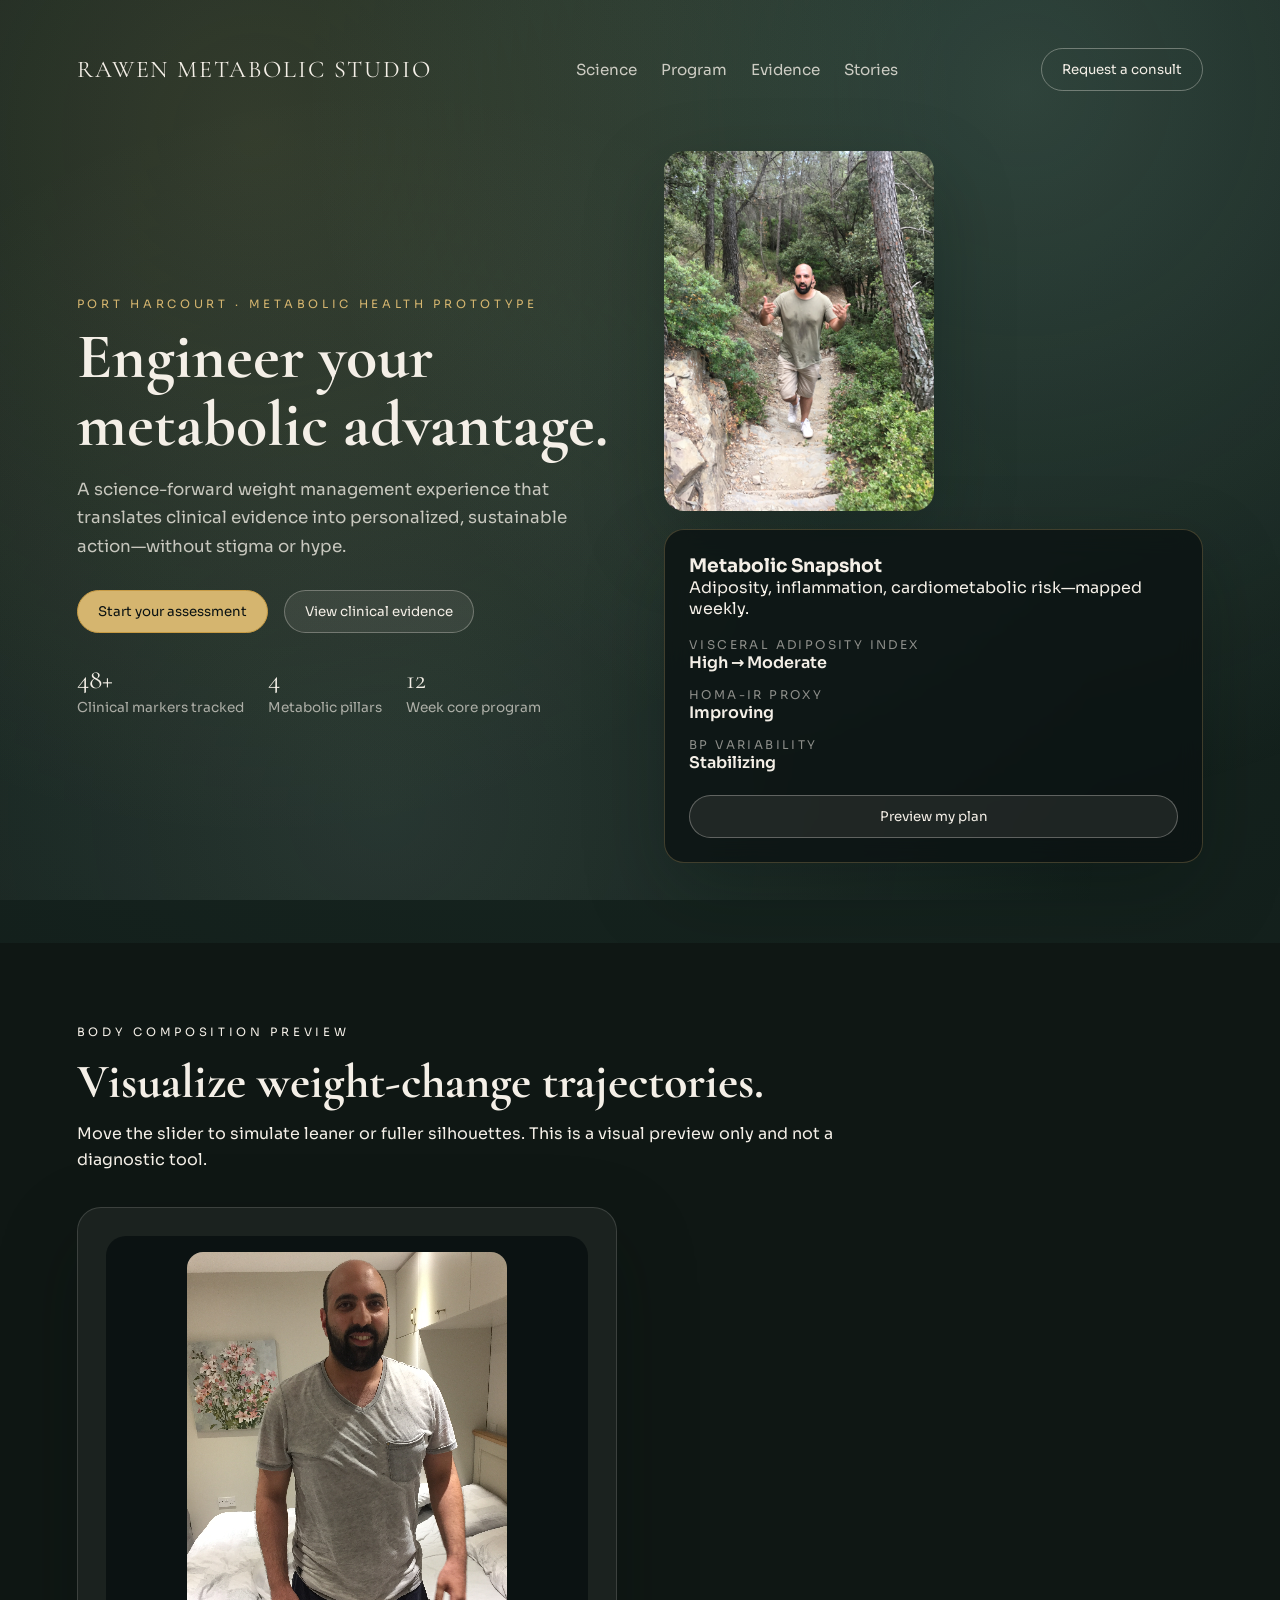
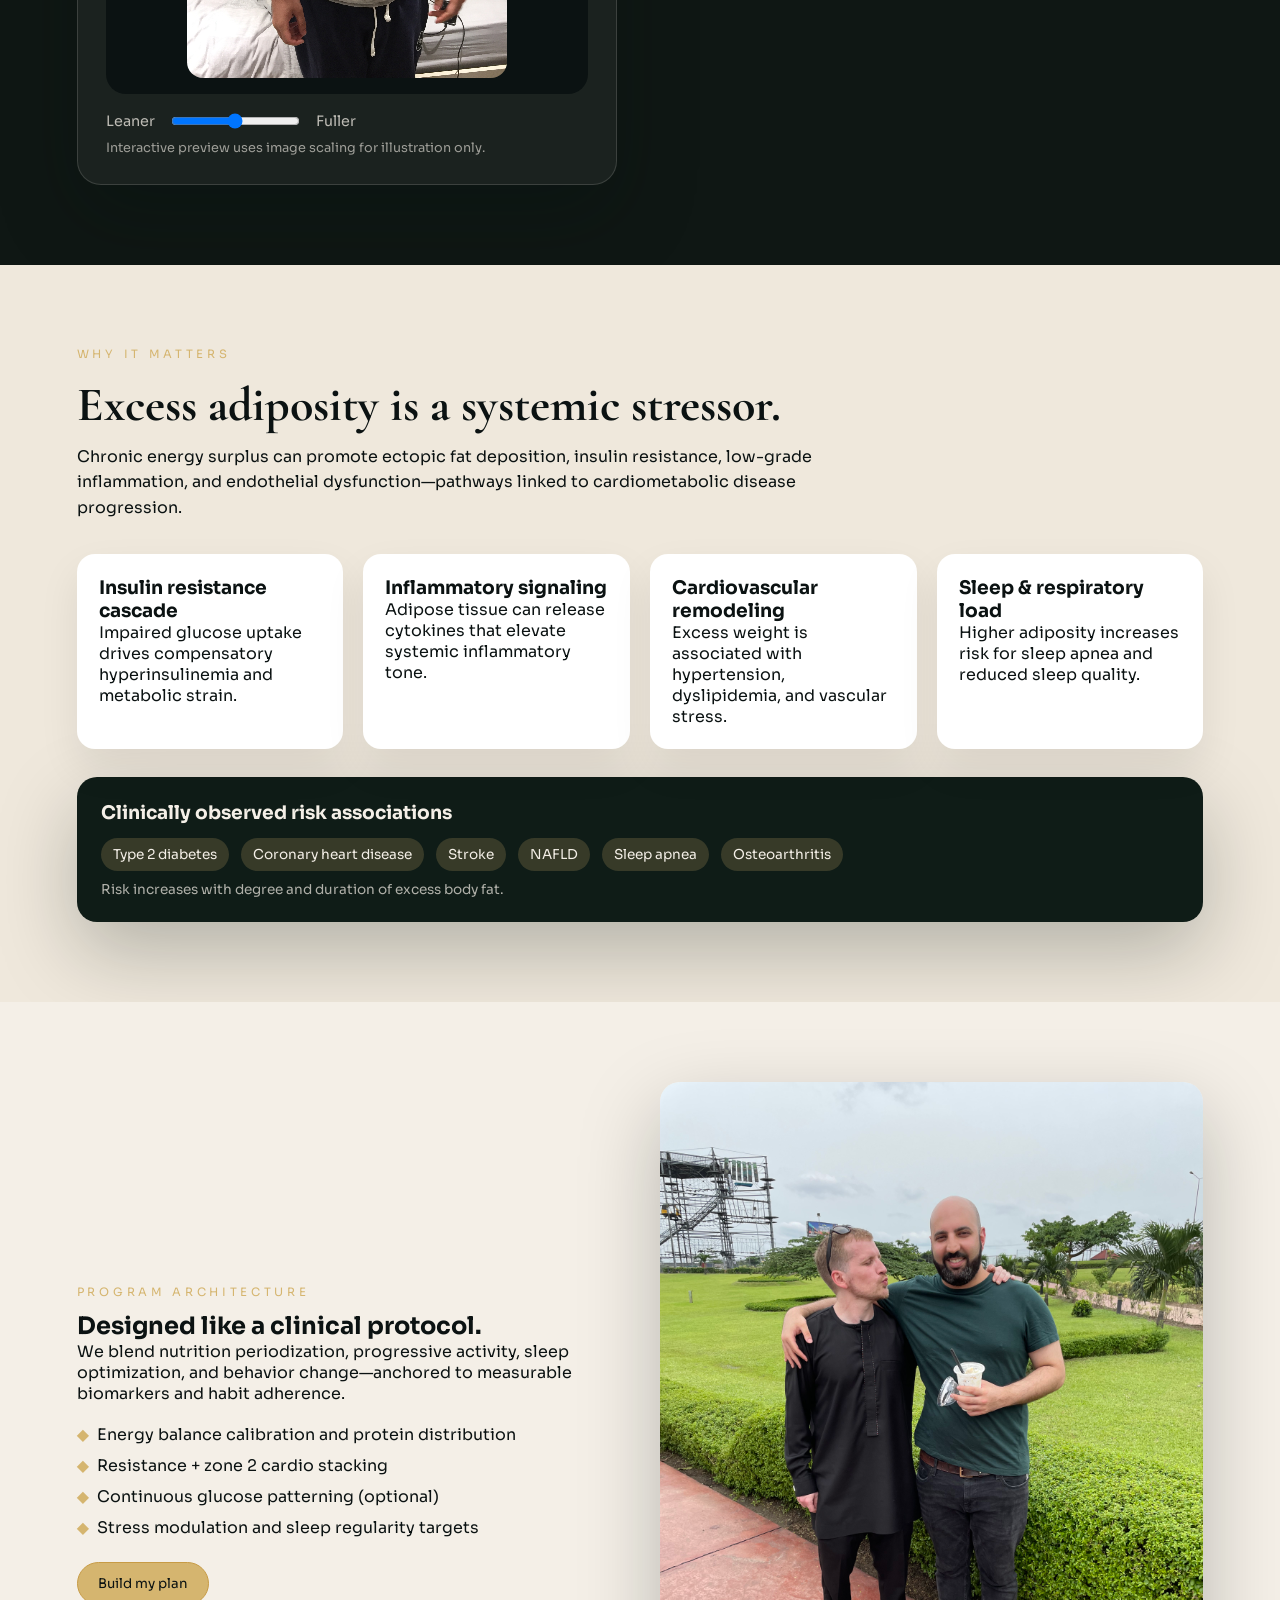
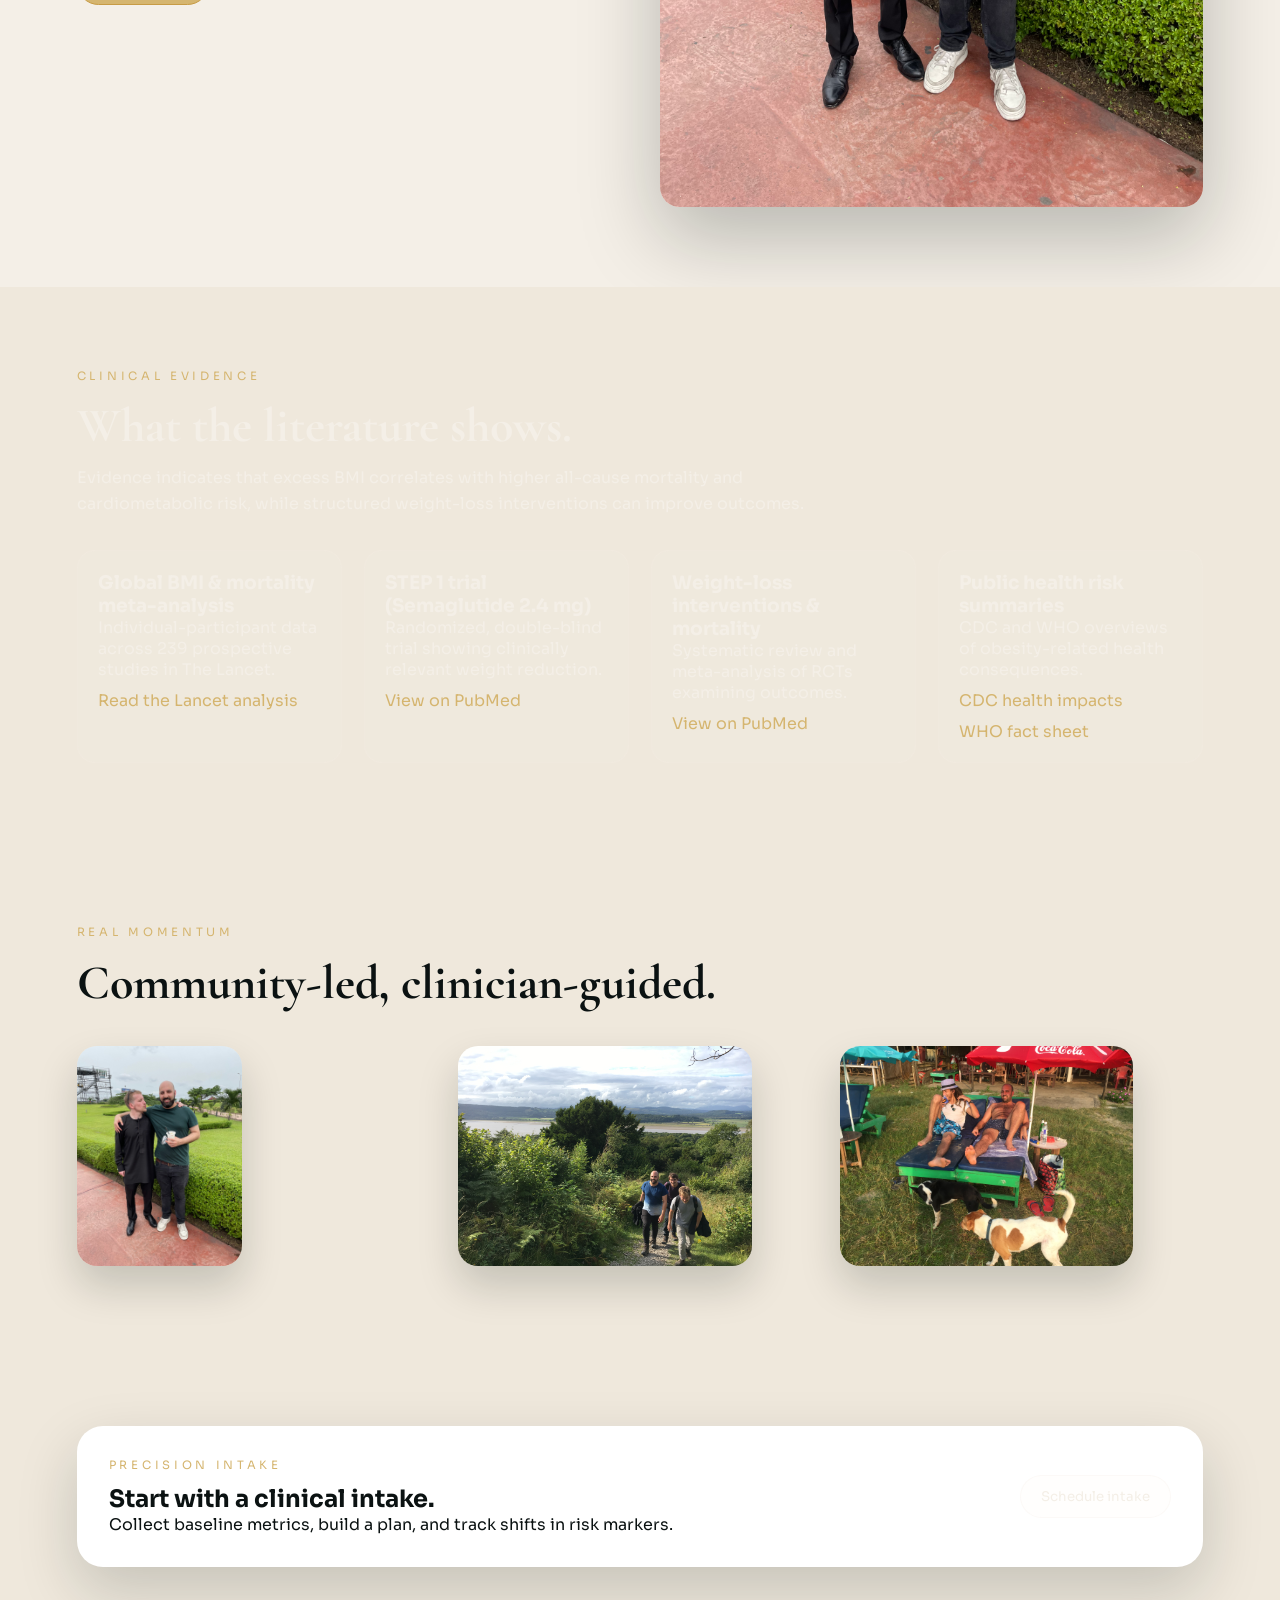
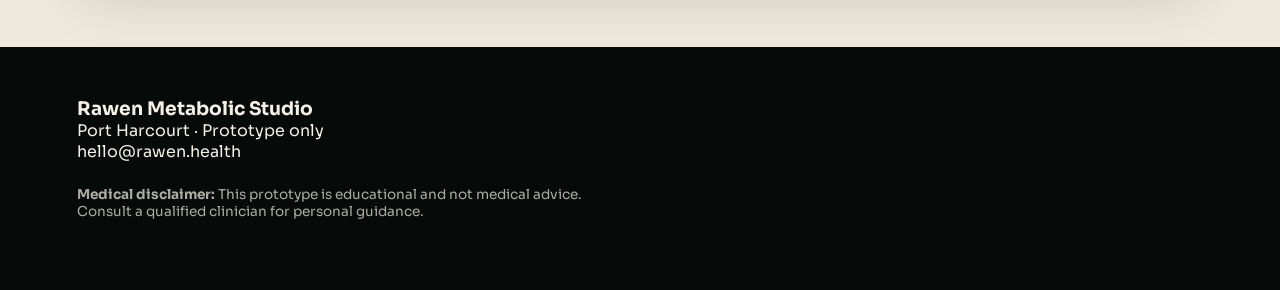
==== commit 334c337e: "Move slider up, boost effect, fix contrast" ====
--- a/docs/index.html
+++ b/docs/index.html
@@ -77,6 +77,28 @@
     </div>
   </header>
 
+  <section class="section slider-section">
+    <div class="section-title">
+      <p class="eyebrow">Body Composition Preview</p>
+      <h2>Visualize weight-change trajectories.</h2>
+      <p>
+        Move the slider to simulate leaner or fuller silhouettes. This is a
+        visual preview only and not a diagnostic tool.
+      </p>
+    </div>
+    <div class="slider-card">
+      <div class="slider-frame">
+        <canvas id="weightCanvas" width="720" height="960" aria-label="Weight change preview"></canvas>
+      </div>
+      <div class="slider-controls">
+        <span>Leaner</span>
+        <input id="weightSlider" type="range" min="-60" max="60" value="0" />
+        <span>Fuller</span>
+      </div>
+      <p class="slider-note">Interactive preview uses image scaling for illustration only.</p>
+    </div>
+  </section>
+
   <section id="science" class="section science">
     <div class="section-title">
       <p class="eyebrow">Why It Matters</p>
@@ -176,28 +198,6 @@
     </div>
   </section>
 
-  <section class="section slider-section">
-    <div class="section-title">
-      <p class="eyebrow">Body Composition Preview</p>
-      <h2>Visualize weight-change trajectories.</h2>
-      <p>
-        Move the slider to simulate leaner or fuller silhouettes. This is a
-        visual preview only and not a diagnostic tool.
-      </p>
-    </div>
-    <div class="slider-card">
-      <div class="slider-frame">
-        <canvas id="weightCanvas" width="720" height="960" aria-label="Weight change preview"></canvas>
-      </div>
-      <div class="slider-controls">
-        <span>Leaner</span>
-        <input id="weightSlider" type="range" min="-30" max="30" value="0" />
-        <span>Fuller</span>
-      </div>
-      <p class="slider-note">Interactive preview uses image scaling for illustration only.</p>
-    </div>
-  </section>
-
   <section id="stories" class="section stories">
     <div class="section-title">
       <p class="eyebrow">Real Momentum</p>
--- a/docs/styles.css
+++ b/docs/styles.css
@@ -347,12 +347,22 @@
   color: var(--sand);
 }
 
+.slider-section .section-title h2,
+.slider-section .section-title p {
+  color: var(--sand);
+}
+
+.slider-section .eyebrow {
+  color: var(--sun);
+}
+
 .slider-card {
   background: rgba(255, 255, 255, 0.05);
   border-radius: 24px;
   padding: 28px;
   border: 1px solid rgba(244, 239, 231, 0.15);
   box-shadow: var(--shadow);
+  max-width: 540px;
 }
 
 .slider-frame {
@@ -365,7 +375,7 @@
 }
 
 .slider-frame canvas {
-  width: min(90vw, 420px);
+  width: min(78vw, 320px);
   height: auto;
   border-radius: 16px;
   background: #0b1212;
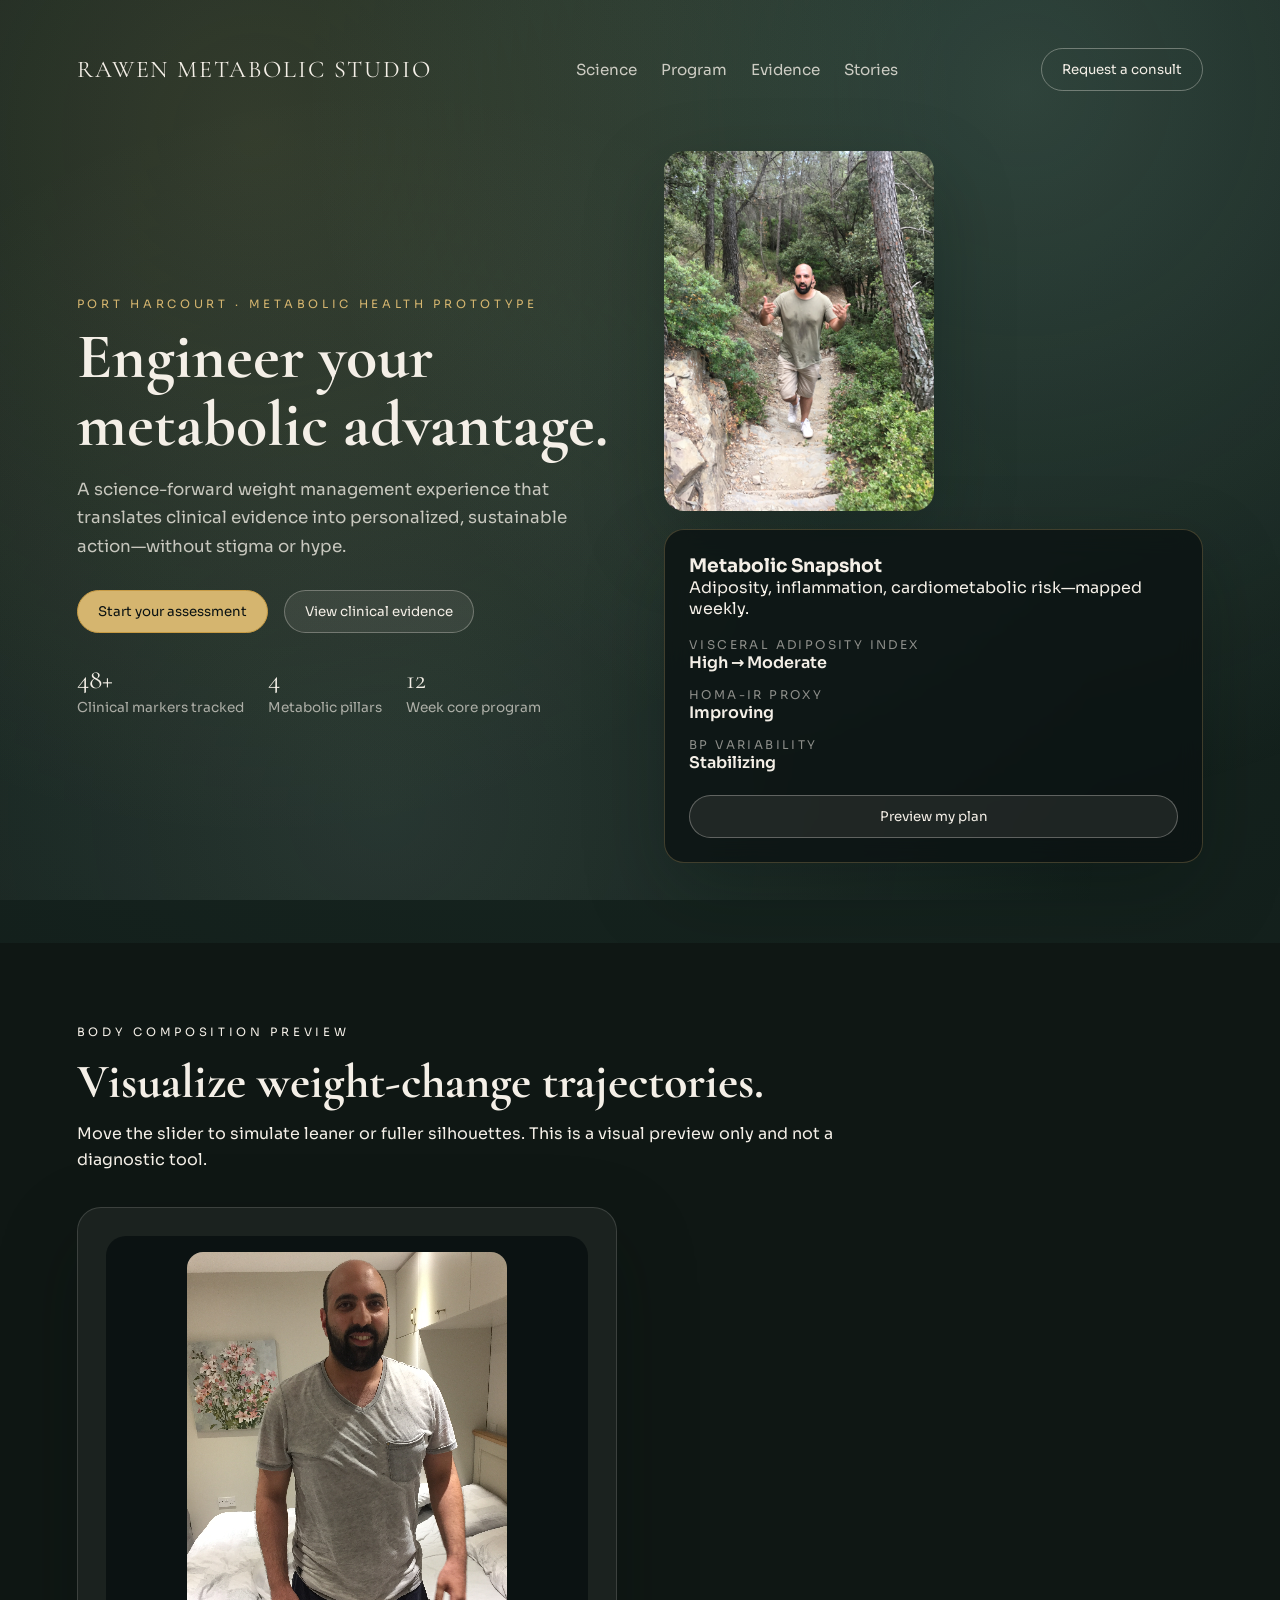
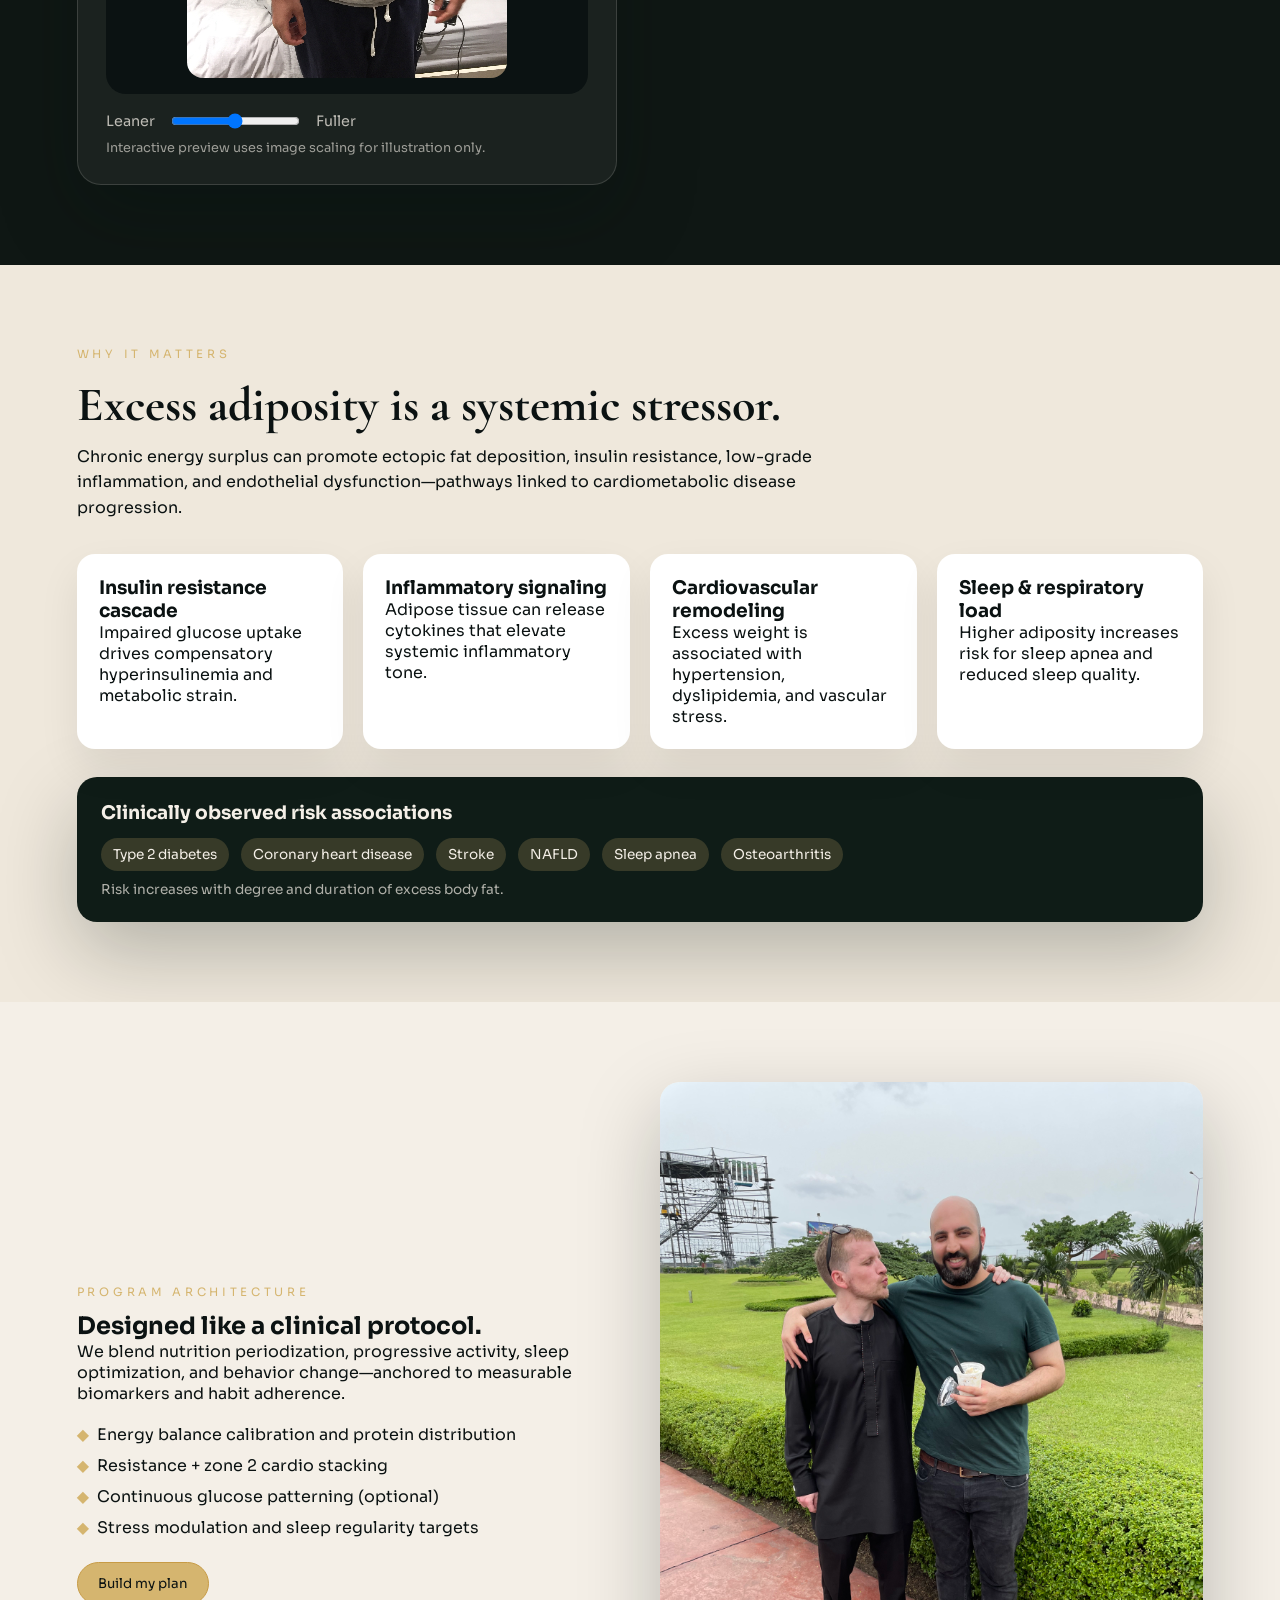
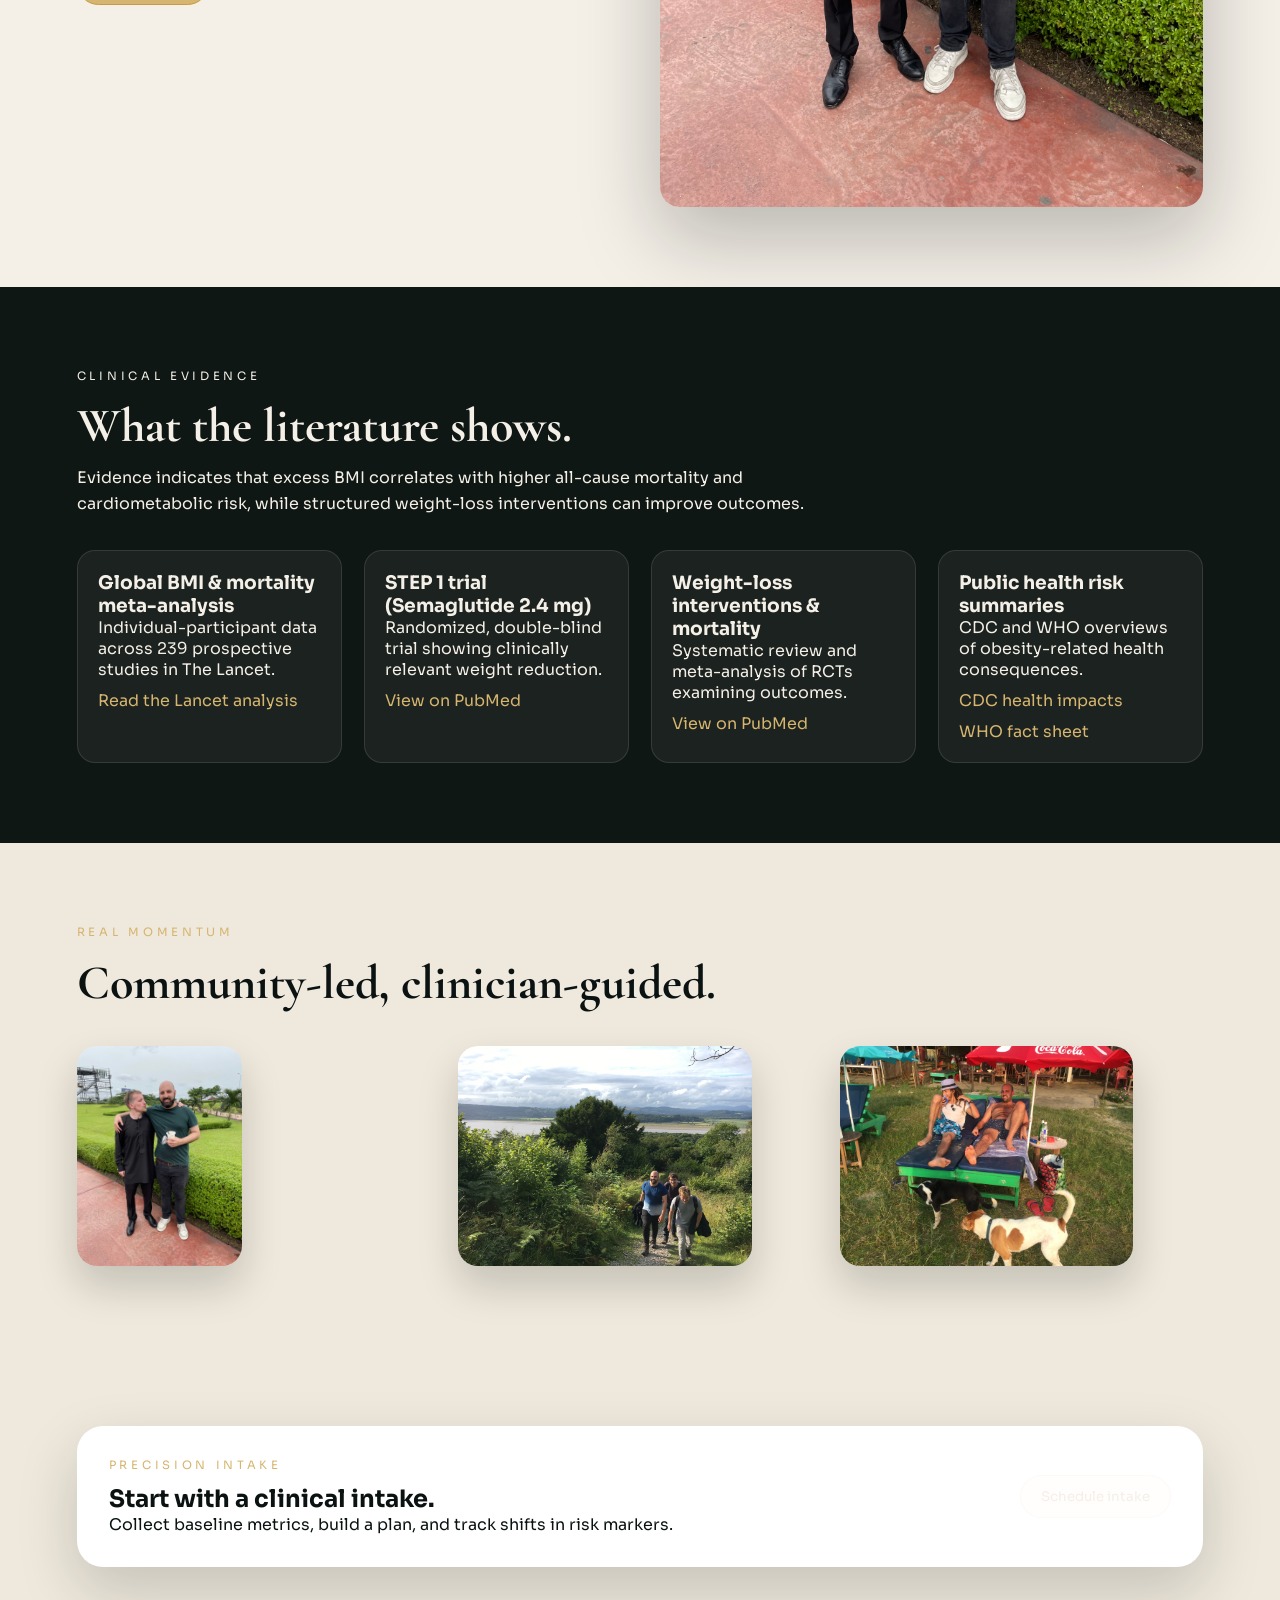
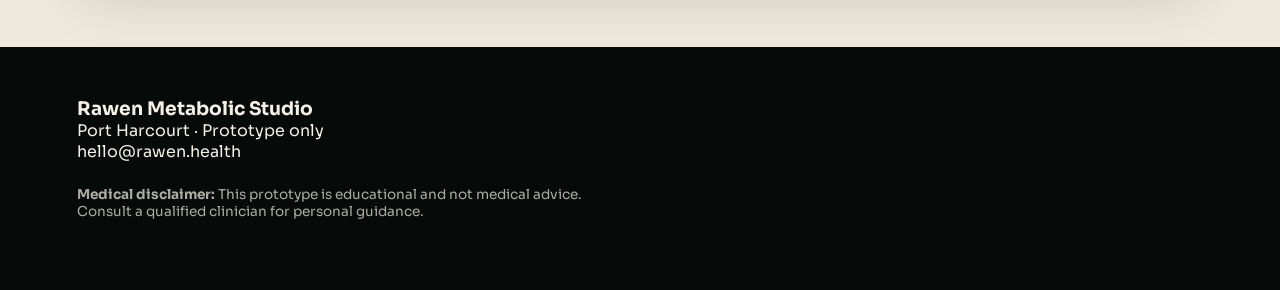
==== commit 5f665b7b: "Force evidence contrast and bust cache" ====
--- a/docs/index.html
+++ b/docs/index.html
@@ -7,7 +7,7 @@
   <link rel="preconnect" href="https://fonts.googleapis.com" />
   <link rel="preconnect" href="https://fonts.gstatic.com" crossorigin />
   <link href="https://fonts.googleapis.com/css2?family=Cormorant+Garamond:wght@400;500;600;700&family=Sora:wght@300;400;500;600;700&display=swap" rel="stylesheet" />
-  <link rel="stylesheet" href="styles.css" />
+  <link rel="stylesheet" href="styles.css?v=79c1704" />
 </head>
 <body>
   <div class="aura"></div>
@@ -232,6 +232,6 @@
     </div>
   </footer>
 
-  <script src="app.js"></script>
+  <script src="app.js?v=79c1704"></script>
 </body>
 </html>
--- a/docs/styles.css
+++ b/docs/styles.css
@@ -301,9 +301,20 @@
   color: var(--sun);
 }
 
-.evidence {
-  background: #0f1714;
-  color: var(--sand);
+.section.evidence {
+  background: #0f1714 !important;
+  color: var(--sand) !important;
+}
+
+.evidence .section-title h2,
+.evidence .section-title p,
+.evidence h3,
+.evidence p {
+  color: var(--sand) !important;
+}
+
+.evidence .eyebrow {
+  color: var(--sun);
 }
 
 .evidence-grid {
